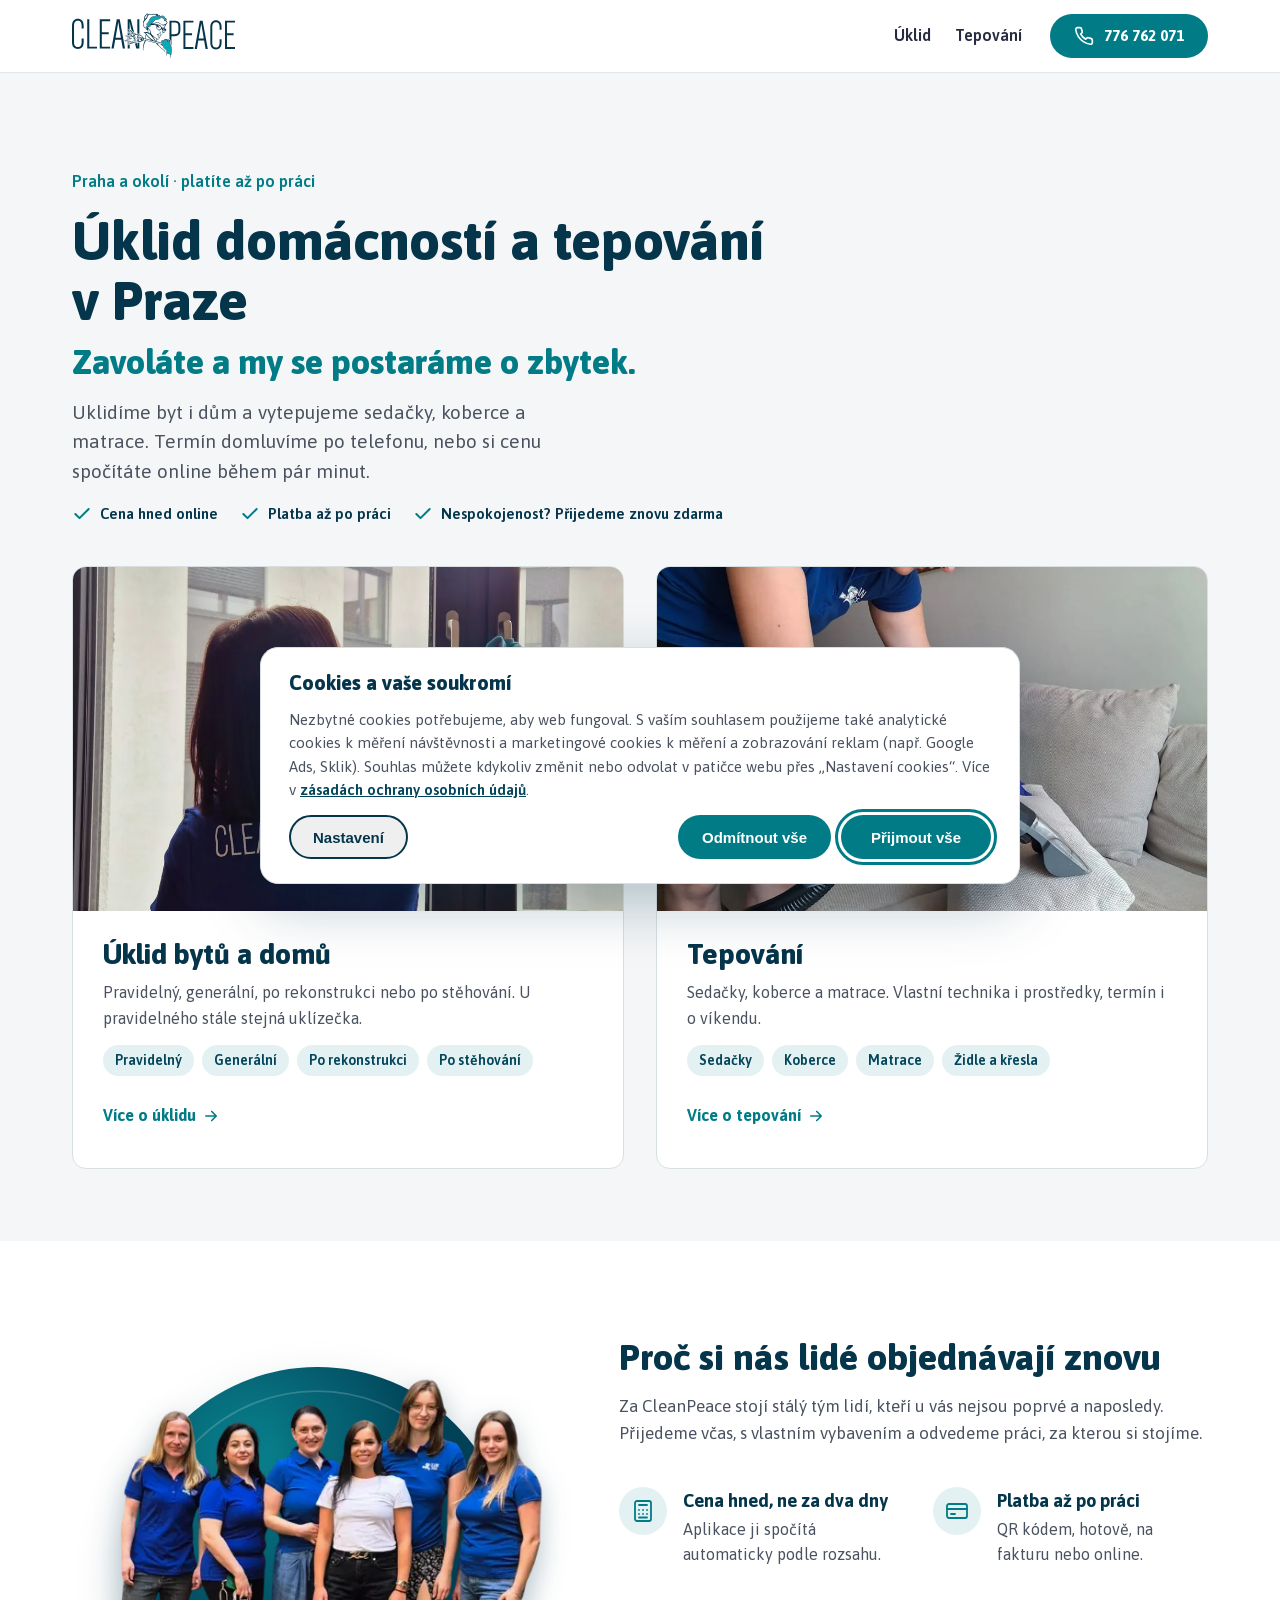
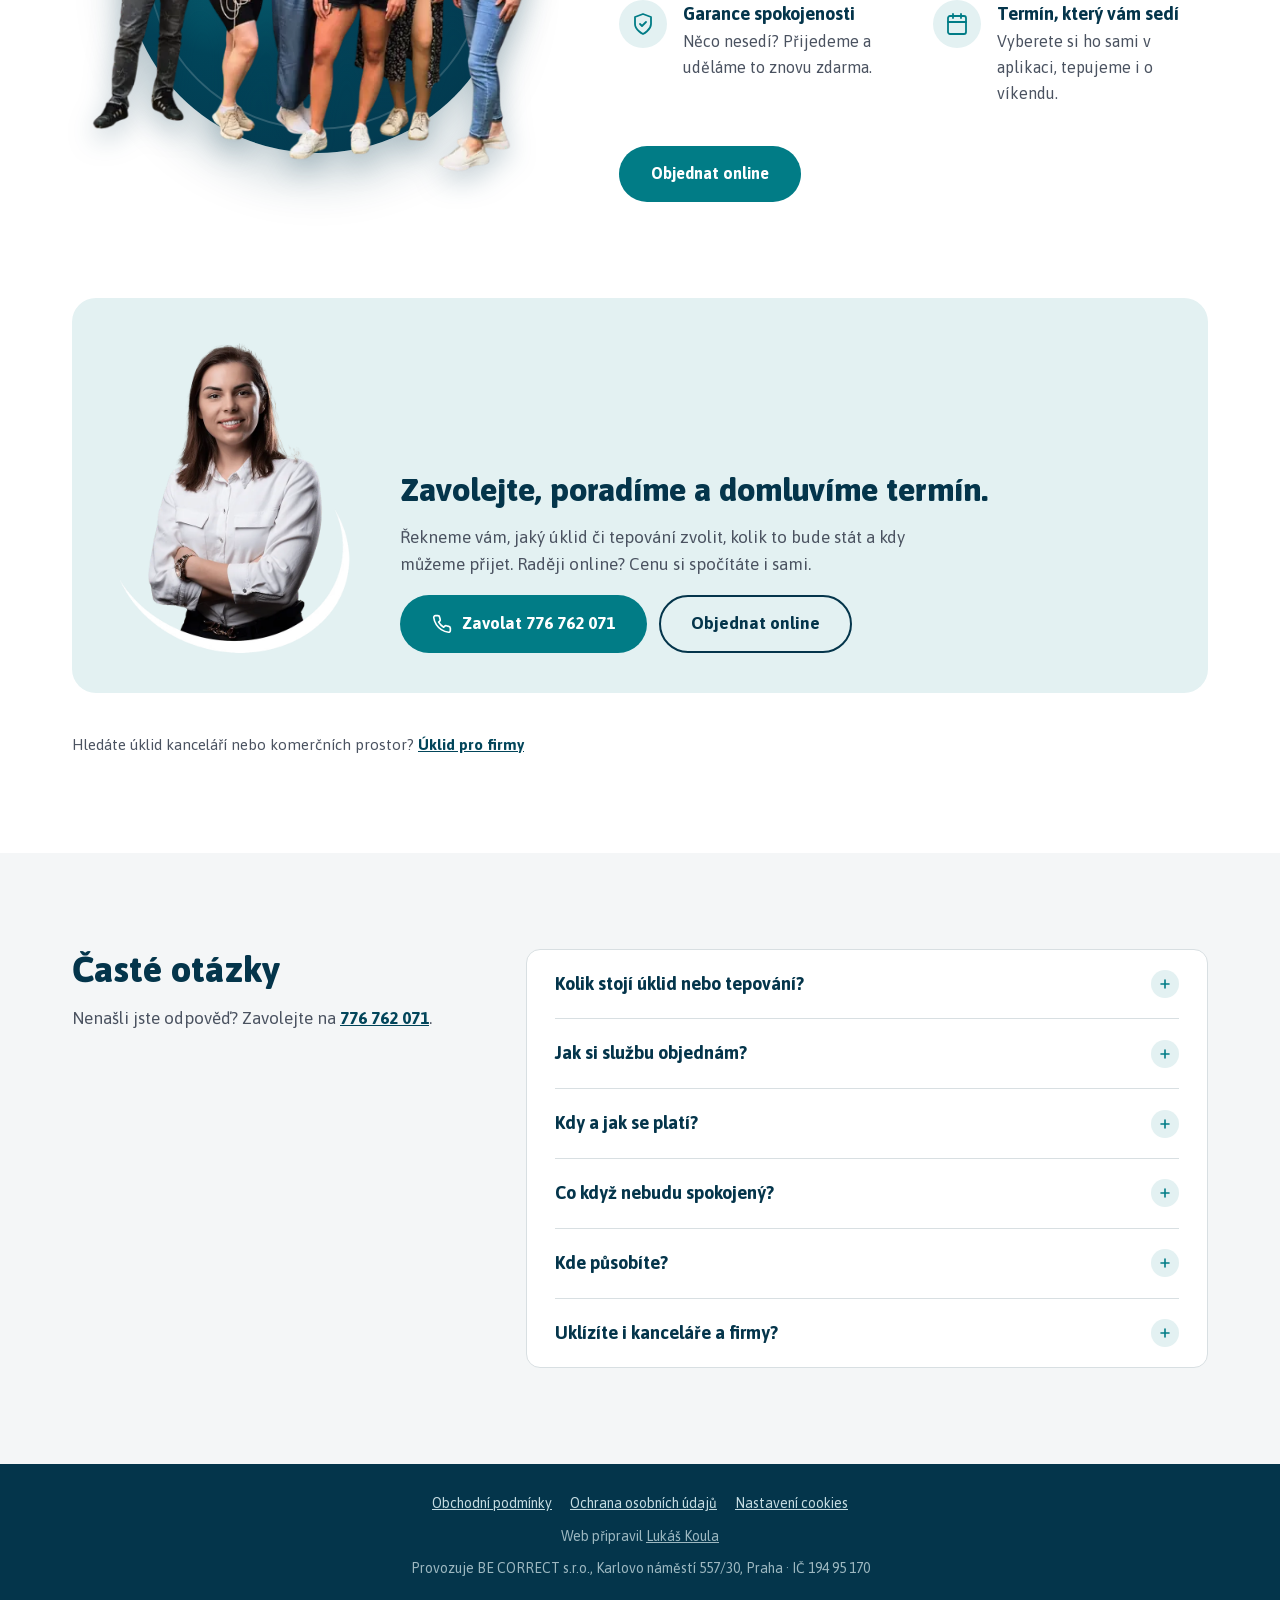
==== index.html @ ec44be9a "Tlačítka „Objednat online“ místo „Spočítat cenu“" ====
<!doctype html>
<html lang="cs">
<head>
<meta charset="utf-8">
<meta name="viewport" content="width=device-width, initial-scale=1">
<script src="assets/consent.js?v=20261007-5"></script>
<meta name="robots" content="noindex, follow">
<title>Úklid domácností a tepování Praha – CleanPeace</title>
<meta name="description" content="Úklid bytů a domů a tepování sedaček, koberců a matrací v Praze a okolí. Cenu spočítáte online, platíte až po práci.">
<meta property="og:type" content="website">
<meta property="og:locale" content="cs_CZ">
<meta property="og:site_name" content="CleanPeace">
<meta property="og:title" content="Úklid domácností a tepování Praha – CleanPeace">
<meta property="og:description" content="Cenu spočítáte online během pár minut a platíte až po práci.">
<meta property="og:url" content="https://sluzby.cleanpeace.cz/">
<meta property="og:image" content="https://sluzby.cleanpeace.cz/assets/img/uklid-myti-oken-praha.webp">
<meta name="theme-color" content="#04354B">
<link rel="icon" href="/favicon.ico" sizes="any">
<link rel="icon" href="assets/favicon-32.png" type="image/png" sizes="32x32">
<link rel="apple-touch-icon" href="assets/apple-touch-icon.png">
<link rel="preload" href="assets/fonts/asap-latin.woff2" as="font" type="font/woff2" crossorigin>
<link rel="stylesheet" href="assets/style.css?v=20261007-5">
</head>
<body data-service="rozcestnik">
<svg width="0" height="0" style="position:absolute" aria-hidden="true">
<symbol id="i-phone" viewBox="0 0 24 24"><path d="M22 16.9v3a2 2 0 0 1-2.2 2 19.8 19.8 0 0 1-8.6-3.1 19.5 19.5 0 0 1-6-6A19.8 19.8 0 0 1 2.1 4.2 2 2 0 0 1 4.1 2h3a2 2 0 0 1 2 1.7c.1.9.4 1.8.7 2.7a2 2 0 0 1-.5 2.1L8 9.8a16 16 0 0 0 6 6l1.3-1.3a2 2 0 0 1 2.1-.4c.9.3 1.8.6 2.7.7a2 2 0 0 1 1.7 2z"/></symbol>
<symbol id="i-arrow" viewBox="0 0 24 24"><path d="M5 12h14M13 6l6 6-6 6"/></symbol>
<symbol id="i-check" viewBox="0 0 24 24"><path d="M20 6 9 17l-5-5"/></symbol>
<symbol id="i-calc" viewBox="0 0 24 24"><rect x="4" y="2" width="16" height="20" rx="2"/><path d="M8 6h8M8 11h.01M12 11h.01M16 11h.01M8 15h.01M12 15h.01M16 15h.01M8 18.5h8"/></symbol>
<symbol id="i-card" viewBox="0 0 24 24"><rect x="2" y="5" width="20" height="14" rx="2"/><path d="M2 10h20M6 15h4"/></symbol>
<symbol id="i-shield" viewBox="0 0 24 24"><path d="M12 22s8-4 8-10V5l-8-3-8 3v7c0 6 8 10 8 10z"/><path d="m9 12 2 2 4-4"/></symbol>
<symbol id="i-calendar" viewBox="0 0 24 24"><rect x="3" y="4" width="18" height="18" rx="2"/><path d="M16 2v4M8 2v4M3 10h18"/></symbol>
</svg>

<header class="site-header">
<div class="wrap">
<a class="logo" href="#" aria-label="CleanPeace – zpět nahoru"><img src="assets/logo.svg" width="178" height="50" alt="CleanPeace"></a>
<div class="header-right">
<nav class="nav" aria-label="Služby"><a href="uklid/">Úklid</a><a href="tepovani/">Tepování</a></nav>
<a class="btn btn-app btn-sm btn-call" href="tel:+420776762071" data-cta="phone" data-loc="header"><svg class="icon"><use href="#i-phone"/></svg><span class="call-num">776 762 071</span><span class="call-txt">Zavolat</span></a>
</div>
</div>
</header>

<main>
<section class="section section--soft" style="padding-bottom:72px">
<div class="wrap stack-lg">
<div class="stack" style="max-width:720px">
<p class="eyebrow">Praha a okolí · platíte až po práci</p>
<h1 style="font-size:clamp(34px,5vw,54px)">Úklid domácností a tepování v Praze <span class="h1-accent">Zavoláte a my se postaráme o zbytek.</span></h1>
<p class="hero-lead">Uklidíme byt i dům a vytepujeme sedačky, koberce a matrace. Termín domluvíme po telefonu, nebo si cenu spočítáte online během pár minut.</p>
<ul class="hero-checks">
<li><svg class="icon"><use href="#i-check"/></svg>Cena hned online</li>
<li><svg class="icon"><use href="#i-check"/></svg>Platba až po práci</li>
<li><svg class="icon"><use href="#i-check"/></svg>Nespokojenost? Přijedeme znovu zdarma</li>
</ul>
</div>

<div class="g2">
<a class="card" href="uklid/">
<div class="card-img"><img src="assets/img/uklid-myti-oken-praha.webp" width="1000" height="1176" alt="Uklízečka CleanPeace myje okna v bytě" style="object-position:center 30%" fetchpriority="high"></div>
<div class="card-body">
<h2>Úklid bytů a domů</h2>
<p>Pravidelný, generální, po rekonstrukci nebo po stěhování. U pravidelného stále stejná uklízečka.</p>
<ul class="tags"><li>Pravidelný</li><li>Generální</li><li>Po rekonstrukci</li><li>Po stěhování</li></ul>
<span class="more">Více o úklidu <svg class="icon"><use href="#i-arrow"/></svg></span>
</div>
</a>
<a class="card" href="tepovani/">
<div class="card-img"><img src="assets/img/tepovani-sedacky-praha.webp" width="1000" height="1333" alt="Tepování světlé sedačky přímo u zákazníka" style="object-position:center 55%" fetchpriority="high"></div>
<div class="card-body">
<h2>Tepování</h2>
<p>Sedačky, koberce a matrace. Vlastní technika i prostředky, termín i o víkendu.</p>
<ul class="tags"><li>Sedačky</li><li>Koberce</li><li>Matrace</li><li>Židle a křesla</li></ul>
<span class="more">Více o tepování <svg class="icon"><use href="#i-arrow"/></svg></span>
</div>
</a>
</div>
</div>
</section>

<!-- PROČ CLEANPEACE -->
<section class="section">
<div class="wrap team">
<div class="team-visual"><img src="assets/img/cleanpeace-tym.webp" width="500" height="500" alt="Tým uklízeček CleanPeace" loading="lazy"></div>
<div class="stack-lg">
<div class="stack">
<h2 class="h2">Proč si nás lidé objednávají znovu</h2>
<p class="lead">Za CleanPeace stojí stálý tým lidí, kteří u vás nejsou poprvé a naposledy. Přijedeme včas, s vlastním vybavením a odvedeme práci, za kterou si stojíme.</p>
</div>
<dl class="benefits">
<div><span class="usp-ico"><svg class="icon"><use href="#i-calc"/></svg></span><dt>Cena hned, ne za dva dny</dt><dd>Aplikace ji spočítá automaticky podle rozsahu.</dd></div>
<div><span class="usp-ico"><svg class="icon"><use href="#i-card"/></svg></span><dt>Platba až po práci</dt><dd>QR kódem, hotově, na fakturu nebo online.</dd></div>
<div><span class="usp-ico"><svg class="icon"><use href="#i-shield"/></svg></span><dt>Garance spokojenosti</dt><dd>Něco nesedí? Přijedeme a uděláme to znovu zdarma.</dd></div>
<div><span class="usp-ico"><svg class="icon"><use href="#i-calendar"/></svg></span><dt>Termín, který vám sedí</dt><dd>Vyberete si ho sami v aplikaci, tepujeme i o víkendu.</dd></div>
</dl>
<div class="cta-row"><a class="btn btn-app" href="https://app.cleanpeace.cz/" data-cta="app" data-loc="why">Objednat online</a></div>
</div>
</div>
</section>

<!-- KONTAKT -->
<section style="padding-bottom:96px">
<div class="wrap stack-lg">
<div class="contact">
<img class="contact-photo" src="assets/img/cleanpeace-kontakt.webp" width="600" height="786" alt="Zákaznická podpora CleanPeace" loading="lazy">
<div class="contact-body">
<h2>Zavolejte, poradíme a domluvíme termín.</h2>
<p class="lead" style="max-width:520px">Řekneme vám, jaký úklid či tepování zvolit, kolik to bude stát a kdy můžeme přijet. Raději online? Cenu si spočítáte i sami.</p>
<div class="cta-row">
<a class="btn btn-app btn-lg" href="tel:+420776762071" data-cta="phone" data-loc="contact"><svg class="icon"><use href="#i-phone"/></svg>Zavolat 776 762 071</a>
<a class="btn btn-line btn-lg" href="https://app.cleanpeace.cz/" data-cta="app" data-loc="contact">Objednat online</a>
</div>
</div>
</div>
<p class="lead" style="font-size:15px">Hledáte úklid kanceláří nebo komerčních prostor? <a href="https://cleanpeace.cz/uklid-firem/" style="font-weight:700">Úklid pro firmy</a></p>
</div>
</section>

<!-- FAQ -->
<section class="section section--soft">
<div class="wrap split">
<div class="stack">
<h2 class="h2">Časté otázky</h2>
<p class="lead"><span class="m-block">Nenašli jste odpověď?</span> Zavolejte na <a href="tel:+420776762071" style="font-weight:700" data-cta="phone" data-loc="faq">776 762 071</a>.</p>
</div>
<div class="faq faq--boxed">
<details><summary>Kolik stojí úklid nebo tepování?</summary><p>Cenu spočítá aplikace okamžitě podle typu služby a rozsahu – bez čekání na nabídku. Stálí zákazníci mají ceny nižší.</p></details>
<details><summary>Jak si službu objednám?</summary><p>Online v aplikaci během pár minut: vyberete službu, uvidíte cenu a zvolíte termín. Nebo zavolejte na <a href="tel:+420776762071" style="font-weight:700">776 762 071</a>.</p></details>
<details><summary>Kdy a jak se platí?</summary><p>Až po odvedené práci – QR kódem, hotově nebo na fakturu. K dispozici je i online platba.</p></details>
<details><summary>Co když nebudu spokojený?</summary><p>Přijedeme a práci uděláme znovu zdarma.</p></details>
<details><summary>Kde působíte?</summary><p>V Praze a okolí.<!-- TODO: doplnit rozsah okolí --></p></details>
<details><summary>Uklízíte i kanceláře a firmy?</summary><p>Ano – pravidelný i generální úklid kanceláří, komerčních prostor a skladů. Více na stránce <a href="https://cleanpeace.cz/uklid-firem/" style="font-weight:700">Úklid pro firmy</a>.</p></details>
</div>
</div>
</section>
</main>

<footer class="site-footer">
<div class="wrap">
<nav aria-label="Právní informace">
<a href="https://cleanpeace.cz/wp-content/uploads/2025/07/VOP-CleanPeace-B2C.pdf">Obchodní podmínky</a>
<a href="https://cleanpeace.cz/wp-content/uploads/2025/07/Privacy-Policy-CleanPeace-2.pdf">Ochrana osobních údajů</a>
<a href="#nastaveni-cookies" data-cc-open>Nastavení cookies</a>
</nav>
<span class="credit">Web připravil <a href="https://lukaskoula.com" target="_blank" rel="noopener">Lukáš Koula</a></span>
<span>Provozuje BE CORRECT s.r.o., Karlovo náměstí 557/30, Praha · IČ 194 95 170</span>
</div>
</footer>


<script src="assets/main.js?v=20261007-5" defer></script>
</body>
</html>
---- assets/style.css ----
/* CleanPeace – služby (sluzby.cleanpeace.cz) */
/* Asap – hostováno lokálně (bez přenosu IP adres na Google před souhlasem) */
@font-face{font-family:Asap;font-style:normal;font-weight:400 800;font-display:swap;src:url(fonts/asap-latin-ext.woff2) format("woff2");unicode-range:U+0100-02BA,U+02BD-02C5,U+02C7-02CC,U+02CE-02D7,U+02DD-02FF,U+0304,U+0308,U+0329,U+1D00-1DBF,U+1E00-1E9F,U+1EF2-1EFF,U+2020,U+20A0-20AB,U+20AD-20C4,U+2113,U+2C60-2C7F,U+A720-A7FF}
@font-face{font-family:Asap;font-style:normal;font-weight:400 800;font-display:swap;src:url(fonts/asap-latin.woff2) format("woff2");unicode-range:U+0000-00FF,U+0131,U+0152-0153,U+02BB-02BC,U+02C6,U+02DA,U+02DC,U+0304,U+0308,U+0329,U+2000-206F,U+20AC,U+2122,U+2191,U+2193,U+2212,U+2215,U+FEFF,U+FFFD}
:root{
  --navy:#04354B;
  --deep:#02455A;
  --teal:#017C86;
  --teal-d:#016570;
  --teal-l:#E3F1F2;
  --ink:#262B3F;
  --muted:#4A5260;
  --line:#D8DFE2;
  --soft:#F4F6F7;
  --on-dark:#C3D5DB;
  --radius:14px;
  --wrap:1200px;
}
*,*::before,*::after{box-sizing:border-box}
html{scroll-behavior:smooth;-webkit-text-size-adjust:100%}
body{margin:0;background:#fff;color:var(--ink);font-family:Asap,"Helvetica Neue",Arial,sans-serif;font-size:16px;line-height:1.6;-webkit-font-smoothing:antialiased}
img{display:block;max-width:100%;height:auto}
a{color:var(--deep)}
a:hover{color:var(--navy)}
h1,h2,h3{margin:0;color:var(--navy);font-weight:800;line-height:1.12}
p{margin:0}
:focus-visible{outline:3px solid var(--teal);outline-offset:3px}
.sr-only{position:absolute;width:1px;height:1px;overflow:hidden;clip:rect(0 0 0 0);white-space:nowrap}
.icon{width:24px;height:24px;flex:none;fill:none;stroke:currentColor;stroke-width:1.8;stroke-linecap:round;stroke-linejoin:round}

.wrap{max-width:var(--wrap);margin:0 auto;padding:0 32px}
.section{padding:96px 0}
.section--soft{background:var(--soft)}
.section--dark{background:var(--navy);color:#fff}
.section--dark h2{color:#fff}
.stack{display:flex;flex-direction:column;gap:16px}
.stack-lg{display:flex;flex-direction:column;gap:40px}
.eyebrow{font-size:16px;font-weight:600;color:var(--teal)}
.h2{font-size:36px}
.lead{font-size:17px;color:var(--muted)}
.section--dark .lead{color:var(--on-dark)}
.split{display:grid;grid-template-columns:minmax(0,4fr) minmax(0,7fr);gap:64px}
.g2{display:grid;grid-template-columns:repeat(2,minmax(0,1fr));gap:32px}
.g3{display:grid;grid-template-columns:repeat(3,minmax(0,1fr));gap:32px}

/* Tlačítka */
.cta-row{display:flex;flex-wrap:wrap;gap:12px}
.btn{display:inline-flex;align-items:center;justify-content:center;gap:10px;min-height:56px;padding:0 30px;border-radius:30px;font-weight:700;font-size:16px;text-decoration:none;border:2px solid transparent;transition:background .15s,color .15s,border-color .15s;cursor:pointer}
.btn-lg{min-height:58px;font-size:17px}
.btn-sm{min-height:44px;padding:0 22px;font-size:15px}
.btn-app{background:var(--teal);color:#fff}
.btn-app:hover{background:var(--teal-d);color:#fff}
.btn-line{color:var(--navy);border-color:var(--navy)}
.btn-line:hover{background:var(--navy);color:#fff}
.btn-white{background:#fff;color:var(--navy)}
.btn-white:hover{background:var(--teal-l);color:var(--navy)}
.btn-line-w{color:#fff;border-color:#fff}
.btn-line-w:hover{background:#fff;color:var(--navy)}

/* Hlavička */
.site-header{position:sticky;top:0;z-index:30;background:rgba(255,255,255,.96);backdrop-filter:saturate(1.4) blur(8px);border-bottom:1px solid #E1E6E9}
.site-header .wrap{display:flex;align-items:center;justify-content:space-between;gap:16px;height:72px}
.logo{text-decoration:none;font-size:24px;font-weight:800;letter-spacing:.02em;color:var(--navy)}
.logo span{color:var(--teal)}
.header-right{display:flex;align-items:center;gap:28px}
.nav{display:flex;gap:24px}
.nav a{font-weight:600;text-decoration:none;color:var(--ink);min-height:44px;display:inline-flex;align-items:center}
.nav a:hover,.nav a[aria-current]{color:var(--teal)}
.tel{display:inline-flex;align-items:center;gap:8px;font-size:17px;font-weight:700;text-decoration:none;color:var(--navy);min-height:44px}
.tel .icon{width:20px;height:20px;color:var(--teal)}

/* Hero */
.hero{display:grid;grid-template-columns:minmax(0,1fr) minmax(0,1fr);min-height:620px;background:var(--soft)}
.hero-text{display:flex;flex-direction:column;justify-content:center;gap:24px;padding:72px 64px 72px max(32px,calc((100vw - var(--wrap))/2 + 32px))}
.hero h1{font-size:50px;line-height:1.08;max-width:560px}
.hero-lead{font-size:19px;line-height:1.55;color:var(--muted);max-width:520px}
.hero-photo{position:relative;min-height:100%;overflow:hidden}
.hero-photo img{position:absolute;inset:0;width:100%;height:100%;object-fit:cover}
.hero-badge{position:absolute;left:24px;bottom:24px;display:flex;align-items:center;gap:12px;background:#fff;border-radius:var(--radius);padding:14px 18px;box-shadow:0 10px 30px rgba(4,53,75,.18);max-width:calc(100% - 48px)}
.hero-badge .icon{color:var(--teal);width:28px;height:28px}
.hero-badge strong{display:block;color:var(--navy);font-size:16px;line-height:1.3}
.hero-badge span{font-size:14px;color:var(--muted);line-height:1.3}
.hero-checks{list-style:none;margin:0;padding:0;display:flex;flex-wrap:wrap;gap:10px 22px;font-size:15px;font-weight:600;color:var(--navy)}
.hero-checks li{display:flex;align-items:center;gap:8px}
.hero-checks .icon{width:20px;height:20px;color:var(--teal);stroke-width:2.4}

/* Pruh výhod */
.usp{border-bottom:1px solid var(--line);background:#fff}
.usp ul{list-style:none;margin:0 auto;padding:28px 32px;max-width:var(--wrap);display:grid;grid-template-columns:repeat(4,minmax(0,1fr));gap:24px}
.usp li{display:flex;align-items:center;gap:14px;font-size:15px;line-height:1.35;color:var(--muted)}
.usp strong{display:block;color:var(--navy);font-size:16px}
.usp-ico{width:48px;height:48px;border-radius:50%;background:var(--teal-l);color:var(--teal);display:grid;place-items:center;flex:none}

/* Karty služeb */
.svc{display:flex;flex-direction:column;gap:16px}
.svc-img{aspect-ratio:4/3;border-radius:var(--radius);overflow:hidden;background:var(--soft)}
.svc-img img{width:100%;height:100%;object-fit:cover;transition:transform .5s}
.svc:hover .svc-img img{transform:scale(1.04)}
.svc h3{font-size:22px;font-weight:700}
.svc p{color:var(--muted)}
.more{margin-top:auto;font-weight:700;min-height:44px;display:inline-flex;align-items:center;gap:6px;color:var(--teal);text-decoration:none}
.more:hover{color:var(--teal-d);text-decoration:underline}
.more .icon{width:18px;height:18px;stroke-width:2.2;transition:transform .15s}
.more:hover .icon{transform:translateX(3px)}

/* Rozcestník (hub) */
.card{display:flex;flex-direction:column;text-decoration:none;color:var(--ink);background:#fff;border:1px solid var(--line);border-radius:var(--radius);overflow:hidden;transition:border-color .15s,box-shadow .2s,transform .2s}
.card:hover{border-color:var(--teal);color:var(--ink);box-shadow:0 18px 40px rgba(4,53,75,.12);transform:translateY(-2px)}
.card-img{aspect-ratio:16/10;overflow:hidden}
.card-img img{width:100%;height:100%;object-fit:cover}
.card-body{padding:28px 30px 30px;display:flex;flex-direction:column;gap:10px;flex:1}
.card h2{font-size:28px}
.card p{color:var(--muted)}
.card .more{margin-top:8px}
.tags{display:flex;flex-wrap:wrap;gap:8px;list-style:none;margin:4px 0 0;padding:0}
.tags li{font-size:14px;font-weight:600;color:var(--deep);background:var(--teal-l);border-radius:20px;padding:4px 12px}

/* Kroky */
.steps{margin:0;padding:0;list-style:none;display:flex;flex-direction:column}
.steps li{display:grid;grid-template-columns:56px minmax(0,1fr);gap:16px;padding:26px 0;border-top:1px solid var(--line)}
.steps li:last-child{border-bottom:1px solid var(--line)}
.step-n{width:40px;height:40px;border-radius:50%;background:var(--teal);color:#fff;font-weight:800;display:grid;place-items:center}
.steps h3{font-size:20px;font-weight:700;margin-bottom:6px}
.steps p{color:var(--muted)}

/* Před a po */
.ba-grid{display:grid;grid-template-columns:repeat(2,minmax(0,1fr));gap:24px}
.ba{margin:0;display:flex;flex-direction:column;gap:12px}
.ba-pair{display:grid;grid-template-columns:repeat(2,minmax(0,1fr));gap:4px;border-radius:var(--radius);overflow:hidden}
.ba-pair div{position:relative;aspect-ratio:4/5;background:#2A5466}
.ba-pair img{width:100%;height:100%;object-fit:cover}
.ba-label{position:absolute;left:12px;top:12px;font-size:12px;font-weight:800;letter-spacing:.08em;padding:5px 10px;border-radius:20px;background:rgba(4,53,75,.82);color:#fff}
.ba-label--po{background:var(--teal)}
.ba figcaption{font-size:15px;color:var(--on-dark)}
.ba figcaption strong{color:#fff}

/* Výhody */
.benefits{margin:0;display:grid;grid-template-columns:repeat(2,minmax(0,1fr));gap:32px 40px}
.benefits div{display:grid;grid-template-columns:48px minmax(0,1fr);gap:4px 16px;align-content:start}
.benefits .usp-ico{grid-row:span 2}
.benefits dt{font-size:18px;font-weight:700;color:var(--navy);line-height:1.3;align-self:start;padding-top:2px}
.benefits dd{margin:0;color:var(--muted)}

/* Tým */
.team{display:grid;grid-template-columns:minmax(0,5fr) minmax(0,6fr);gap:56px;align-items:center}
.team-photos{display:grid;grid-template-columns:minmax(0,1fr) minmax(0,1fr);gap:16px}
.team-photos .ph{border-radius:var(--radius);overflow:hidden;background:var(--soft)}
.team-photos .ph img{width:100%;height:100%;object-fit:cover}
.team-photos .ph--wide{grid-column:span 2;aspect-ratio:1;background:linear-gradient(180deg,#fff 0%,var(--teal-l) 100%)}
.team-photos .ph--wide img{object-fit:contain;object-position:center bottom}
.team-photos .ph--sq{aspect-ratio:1}
.checklist{list-style:none;margin:0;padding:0;display:flex;flex-direction:column;gap:12px}
.checklist li{display:flex;gap:12px;align-items:flex-start}
.checklist .icon{color:var(--teal);stroke-width:2.4;margin-top:1px}

/* Reference */
.quote{margin:0;display:flex;flex-direction:column;gap:18px;background:#fff;border-radius:var(--radius);padding:28px;border-top:3px solid var(--teal)}
.quote blockquote{margin:0;font-size:17px;line-height:1.6;color:var(--ink)}
.quote figcaption{font-size:15px;color:var(--muted);margin-top:auto}
.quote figcaption strong{color:var(--navy)}

/* FAQ */
.faq{display:flex;flex-direction:column;border-bottom:1px solid var(--line)}
.faq details{border-top:1px solid var(--line)}
.faq summary{list-style:none;cursor:pointer;display:flex;justify-content:space-between;align-items:center;gap:16px;padding:20px 0;font-size:18px;font-weight:700;color:var(--navy);min-height:44px}
.faq summary::-webkit-details-marker{display:none}
.faq summary::after{content:"";flex:none;width:28px;height:28px;border-radius:50%;background:var(--teal-l) url("data:image/svg+xml,%3Csvg xmlns='http://www.w3.org/2000/svg' viewBox='0 0 24 24' fill='none' stroke='%23017C86' stroke-width='2.4' stroke-linecap='round'%3E%3Cpath d='M12 6v12M6 12h12'/%3E%3C/svg%3E") center/16px no-repeat;transition:transform .2s}
.faq details[open] summary::after{transform:rotate(45deg)}
.faq summary:hover{color:var(--teal)}
.faq details p{padding:0 44px 22px 0;color:var(--muted)}
.faq--boxed{background:#fff;border-radius:var(--radius);padding:0 28px;border:1px solid var(--line)}
.faq--boxed details:first-child{border-top:0}

/* Kontaktní osoba */
.contact{display:grid;grid-template-columns:auto minmax(0,1fr);gap:40px;align-items:end;background:var(--teal-l);border-radius:24px;padding:40px 48px 0;overflow:hidden}
.contact-photo{width:240px;align-self:end}
.contact-body{display:flex;flex-direction:column;gap:16px;padding-bottom:40px}
.contact h2{font-size:32px}

/* Závěrečné CTA */
.final{background:var(--deep);color:#fff;padding:80px 0}
.final h2{color:#fff;font-size:36px}
.final p{font-size:18px;line-height:1.55;color:var(--on-dark)}
.final .mail{color:var(--on-dark);font-size:15px;min-height:44px;display:inline-flex;align-items:center}

/* Patička */
.site-footer{background:var(--navy);color:#9DB8C1;padding:28px 0 36px;font-size:14px}
.site-footer .wrap{display:flex;flex-direction:column;align-items:center;text-align:center;gap:10px}
.site-footer nav{display:flex;flex-wrap:wrap;justify-content:center;gap:8px 18px}
.site-footer a{color:#C5DCE2}
.site-footer a:hover{color:#fff}


@media (max-width:1024px){
  .usp ul{grid-template-columns:repeat(2,minmax(0,1fr))}
  .nav{display:none}
}
@media (max-width:900px){
  .wrap{padding:0 20px}
  .section{padding:64px 0}
  .hero{grid-template-columns:minmax(0,1fr);min-height:0}
  .hero-text{padding:36px 20px 44px}
  .hero-photo{min-height:320px;order:-1}
  .hero h1{font-size:34px}
  .hero-lead{font-size:17px}
  .hero-badge{left:16px;bottom:16px;padding:10px 14px}
  .usp ul{padding:24px 20px;gap:18px}
  .split,.team{grid-template-columns:minmax(0,1fr);gap:28px}
  .g2,.g3,.ba-grid,.benefits{grid-template-columns:minmax(0,1fr)}
  .h2,.final h2{font-size:28px}
  .card h2{font-size:24px}
  .contact{grid-template-columns:minmax(0,1fr);padding:32px 24px 0;gap:8px}
  .contact-photo{order:2;width:200px;margin:0 auto}
  .contact-body{padding-bottom:8px}
  .contact h2{font-size:26px}
  .faq--boxed{padding:0 18px}
  .faq details p{padding-right:0}
  .hide-m{display:none !important}
  .btn{width:100%}
  .site-header .btn{width:auto}
}
@media (max-width:480px){
  .usp ul{grid-template-columns:minmax(0,1fr)}
}
@media (prefers-reduced-motion:reduce){
  *{transition:none !important;scroll-behavior:auto !important}
}
.ba-pair--tall div{aspect-ratio:3/5}
.ba-solo{display:grid;grid-template-columns:minmax(0,6fr) minmax(0,5fr);gap:48px;align-items:center}
.ba-solo .checklist{color:var(--on-dark)}
.ba-solo .checklist strong{color:#fff}
@media (max-width:900px){.ba-solo{grid-template-columns:minmax(0,1fr);gap:28px}}
.logo{display:inline-flex;align-items:center}
.logo img{height:46px;width:auto}
@media (max-width:900px){.logo img{height:38px}}
.team-photos .ph--car{grid-column:span 2;aspect-ratio:16/9}
.final--photo{padding:56px 0 0;overflow:hidden}
.final-grid{display:grid;grid-template-columns:280px minmax(0,1fr);gap:64px;align-items:end}
.final-grid .stack{padding-bottom:72px;max-width:640px}
.final-photo{width:100%;align-self:end}
@media (max-width:900px){
  .final--photo{padding-top:56px}
  .final-grid{grid-template-columns:minmax(0,1fr);gap:24px}
  .final-grid .stack{padding-bottom:0}
  .final-photo{order:2;width:220px;margin:0 auto}
}
/* Tým na brandovém kruhu */
.team-visual{position:relative;width:100%;max-width:460px;margin:0 auto;aspect-ratio:1}
.team-visual::before{content:"";position:absolute;left:8%;right:8%;top:6%;aspect-ratio:1;border-radius:50%;background:radial-gradient(circle at 32% 28%,#0B8E98 0%,var(--deep) 48%,var(--navy) 100%);box-shadow:0 24px 50px rgba(4,53,75,.22)}
.team-visual::after{content:"";position:absolute;left:8%;right:8%;top:6%;aspect-ratio:1;border-radius:50%;border:2px solid rgba(255,255,255,.18);transform:scale(.88)}
.team-visual img{position:relative;z-index:1;width:100%;height:100%;object-fit:contain;filter:drop-shadow(0 10px 14px rgba(4,53,75,.25))}
@media (max-width:900px){.team-visual{max-width:340px}}

/* Fotka majitelky – odsazení odspodu */
.final--photo .final-photo{margin-bottom:56px}
.contact-photo{margin-bottom:40px}
@media (max-width:900px){.final--photo .final-photo{margin-bottom:64px}.contact-photo{margin-bottom:48px}}

/* Patička – autor */
.site-footer .credit a{color:#9DB8C1}

/* Cookie lišta */
.cc{position:fixed;left:16px;right:16px;bottom:16px;z-index:100;display:none;justify-content:center;pointer-events:none}
.cc--open{display:flex}
.cc-box{pointer-events:auto;width:100%;max-width:760px;max-height:calc(100vh - 32px);overflow:auto;background:#fff;color:var(--ink);border-radius:18px;box-shadow:0 20px 60px rgba(4,53,75,.28);border:1px solid var(--line);padding:24px 28px;display:flex;flex-direction:column;gap:14px}
.cc-title{font-size:20px}
.cc-text{font-size:15px;line-height:1.55;color:var(--muted)}
.cc-text a{font-weight:600}
.cc-prefs{display:flex;flex-direction:column;border-top:1px solid var(--line)}
.cc-prefs[hidden]{display:none}
.cc-row{position:relative;display:flex;align-items:center;justify-content:space-between;gap:20px;padding:14px 0;border-bottom:1px solid var(--line);cursor:pointer;font-size:14px;line-height:1.45;color:var(--muted)}
.cc-row strong{display:block;font-size:16px;color:var(--navy)}
.cc-row input{position:absolute;opacity:0;width:1px;height:1px}
.cc-sw{flex:none;position:relative;width:46px;height:26px;border-radius:13px;background:#C3CDD1;transition:background .15s}
.cc-sw::after{content:"";position:absolute;top:3px;left:3px;width:20px;height:20px;border-radius:50%;background:#fff;box-shadow:0 1px 3px rgba(0,0,0,.25);transition:transform .15s}
.cc-row input:checked+.cc-sw{background:var(--teal)}
.cc-row input:checked+.cc-sw::after{transform:translateX(20px)}
.cc-row input:disabled+.cc-sw{opacity:.55}
.cc-row input:disabled{cursor:not-allowed}
.cc-row input:focus-visible+.cc-sw{outline:3px solid var(--teal);outline-offset:2px}
.cc-actions{display:flex;flex-wrap:wrap;gap:10px;justify-content:flex-end}
.cc-actions [hidden]{display:none}
.cc-btn-main{background:var(--teal);color:#fff;min-width:150px}
.cc-btn-main:hover{background:var(--teal-d);color:#fff}
.cc-btn-settings{color:var(--navy);border-color:var(--navy);margin-right:auto}
.cc-btn-settings:hover{background:var(--navy);color:#fff}
@media (max-width:900px){
  .cc{left:8px;right:8px;bottom:8px}
  .cc-box{padding:20px 18px;border-radius:16px}
  .cc-actions .btn{width:auto;flex:1 1 140px}
  .cc-btn-settings{margin-right:0;order:3;flex-basis:100% !important}
}

/* Telefon jako hlavní CTA */
.btn .icon{width:20px;height:20px;stroke-width:2}
.btn-call{white-space:nowrap}
@media (max-width:480px){
  .site-header .btn-line{display:none}
  .site-header .btn-call{padding:0 16px}
}
@media (max-width:374px){.logo img{height:32px}.site-header .btn-call{padding:0 12px;font-size:14px}.site-header .btn-call .icon{width:16px;height:16px}}

/* Mobil: „Zavolat“ místo čísla v záhlaví, zalomení řádku v FAQ */
.call-txt{display:none}
@media (max-width:600px){
  .call-num{display:none}
  .call-txt{display:inline}
  .m-block{display:block}
}
.h1-accent{display:block;margin-top:10px;color:var(--teal);font-size:.62em;line-height:1.2}
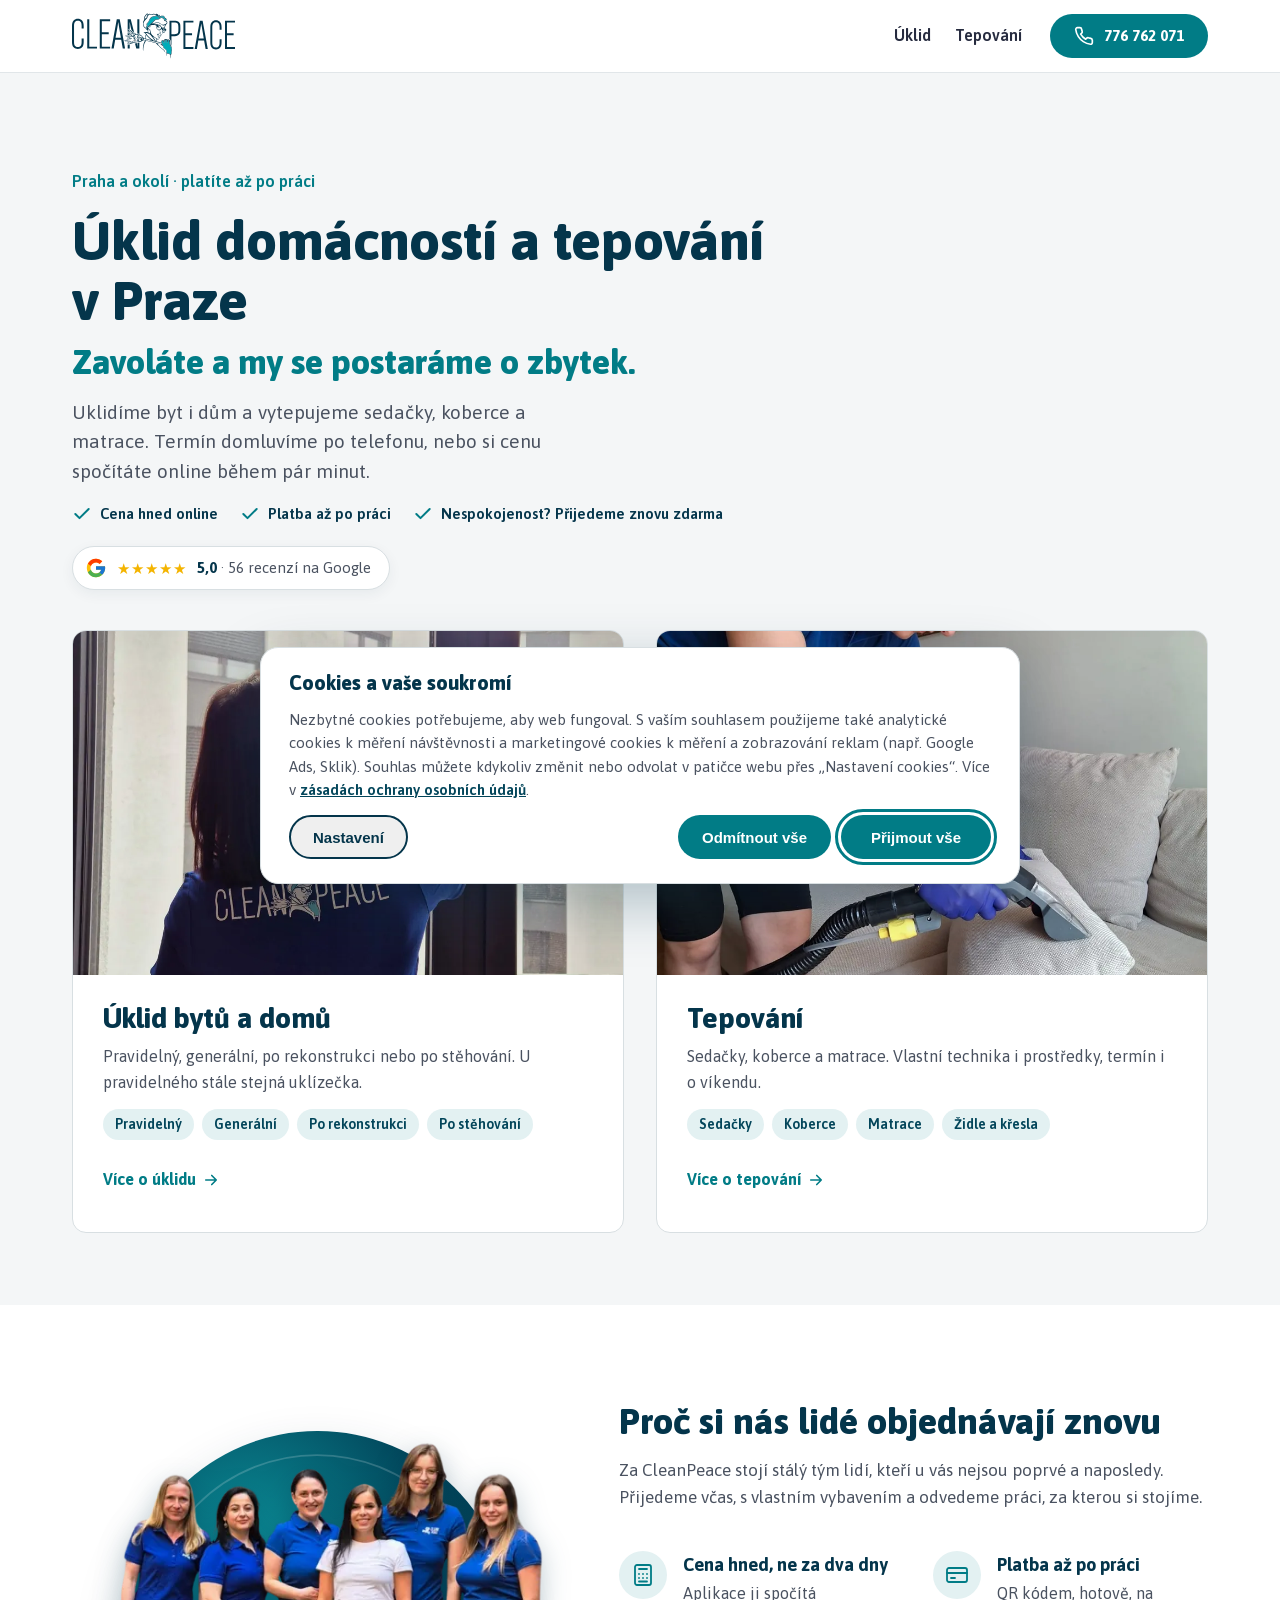
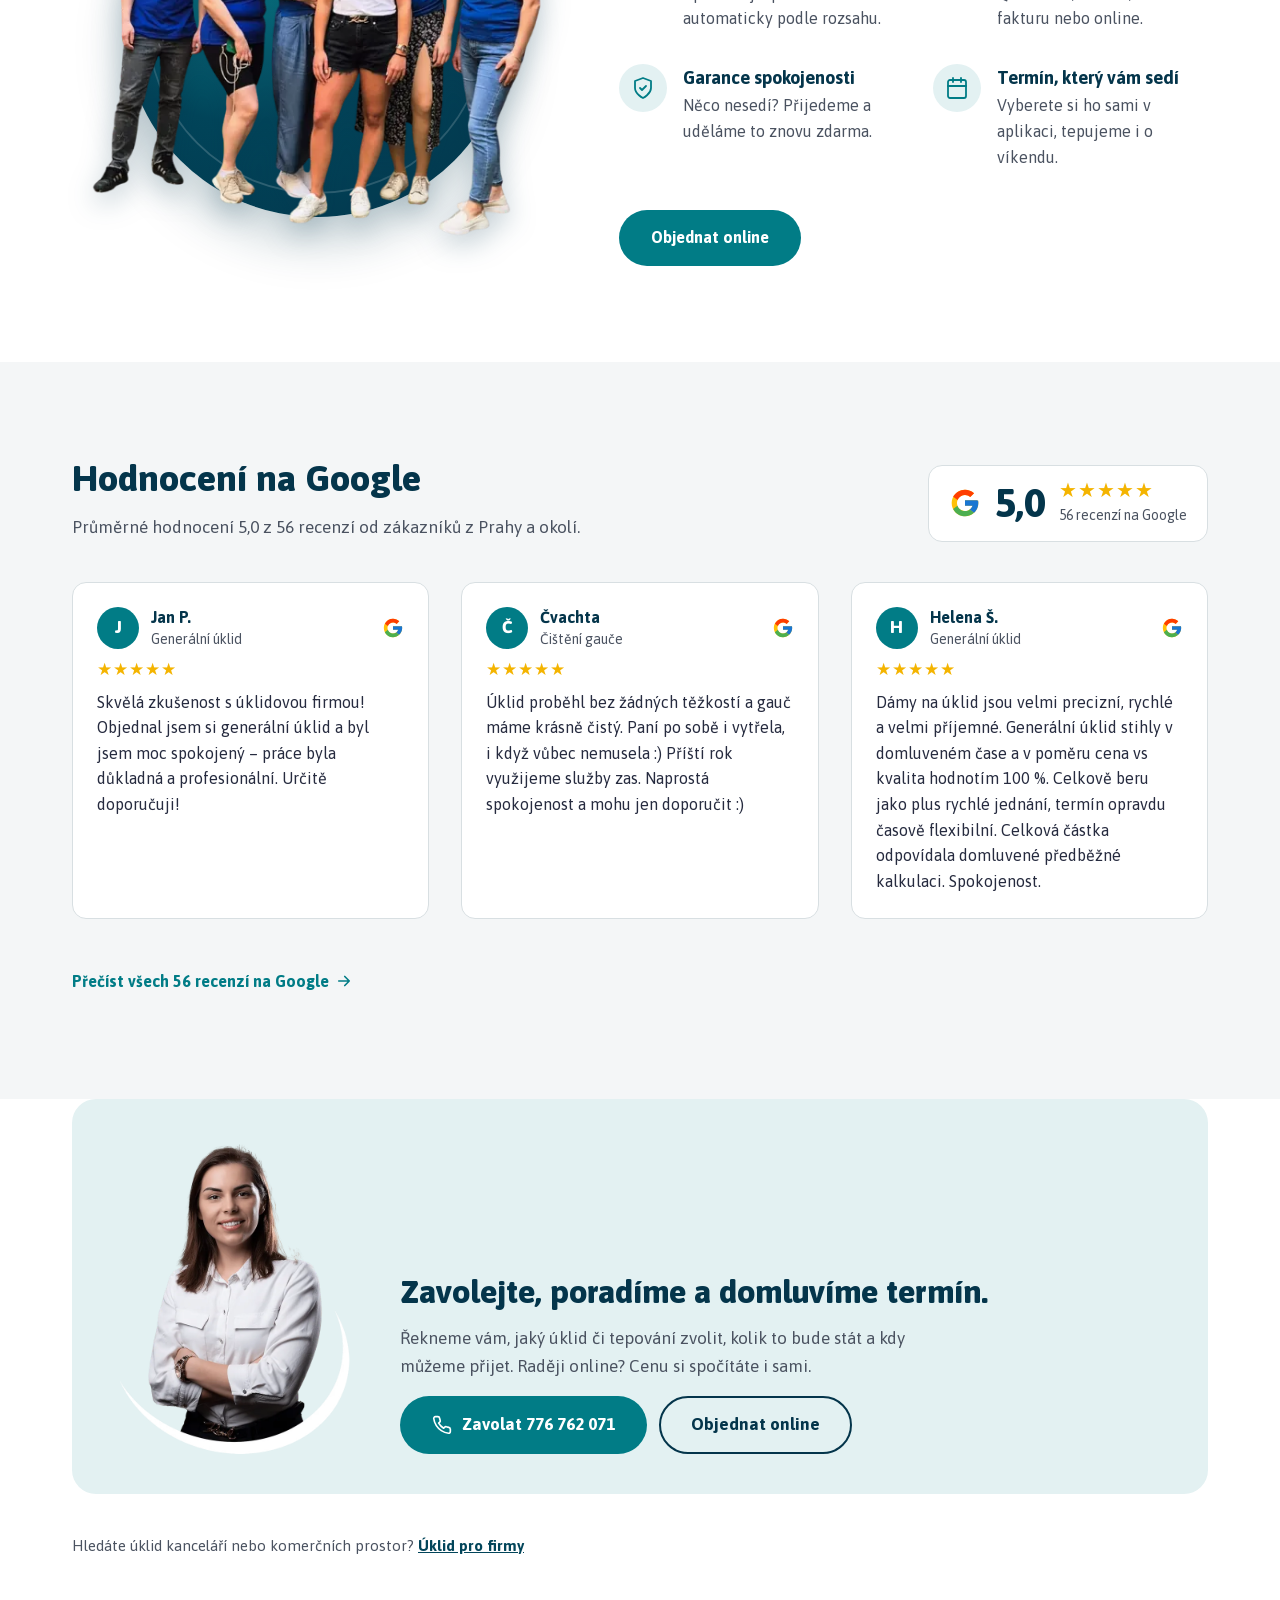
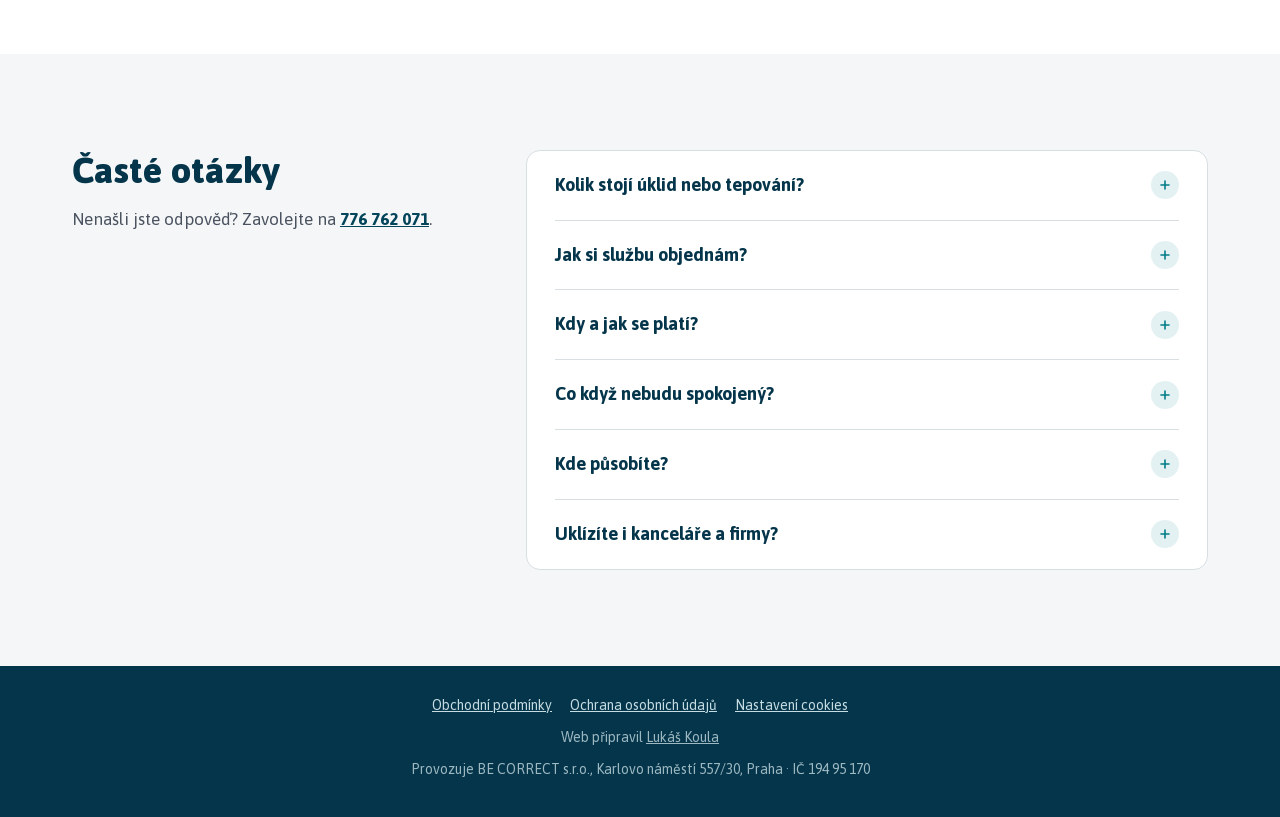
==== commit ca653332: "Google recenze: odznak 5,0 · 56 recenzí v hero a sekce s vybranými recenzemi Na úklidu nahrazuje pův" ====
--- a/index.html
+++ b/index.html
@@ -3,7 +3,7 @@
 <head>
 <meta charset="utf-8">
 <meta name="viewport" content="width=device-width, initial-scale=1">
-<script src="assets/consent.js?v=20261007-5"></script>
+<script src="assets/consent.js?v=20261008-2"></script>
 <meta name="robots" content="noindex, follow">
 <title>Úklid domácností a tepování Praha – CleanPeace</title>
 <meta name="description" content="Úklid bytů a domů a tepování sedaček, koberců a matrací v Praze a okolí. Cenu spočítáte online, platíte až po práci.">
@@ -19,7 +19,7 @@
 <link rel="icon" href="assets/favicon-32.png" type="image/png" sizes="32x32">
 <link rel="apple-touch-icon" href="assets/apple-touch-icon.png">
 <link rel="preload" href="assets/fonts/asap-latin.woff2" as="font" type="font/woff2" crossorigin>
-<link rel="stylesheet" href="assets/style.css?v=20261007-5">
+<link rel="stylesheet" href="assets/style.css?v=20261008-2">
 </head>
 <body data-service="rozcestnik">
 <svg width="0" height="0" style="position:absolute" aria-hidden="true">
@@ -54,6 +54,7 @@
 <li><svg class="icon"><use href="#i-check"/></svg>Platba až po práci</li>
 <li><svg class="icon"><use href="#i-check"/></svg>Nespokojenost? Přijedeme znovu zdarma</li>
 </ul>
+<a class="g-badge" href="https://www.google.com/maps/search/?api=1&amp;query=CleanPeace%20-%20%C3%BAklidov%C3%A1%20firma%20Praha" target="_blank" rel="noopener"><svg class="g-logo" viewBox="0 0 48 48" aria-hidden="true"><path fill="#FFC107" d="M43.6 20.1H42V20H24v8h11.3C33.7 32.7 29.2 36 24 36c-6.6 0-12-5.4-12-12s5.4-12 12-12c3.1 0 5.8 1.2 7.9 3.1l5.7-5.7C34 6.1 29.3 4 24 4 12.9 4 4 12.9 4 24s8.9 20 20 20 20-8.9 20-20c0-1.3-.1-2.6-.4-3.9z"/><path fill="#FF3D00" d="m6.3 14.7 6.6 4.8C14.7 15.1 19 12 24 12c3.1 0 5.8 1.2 7.9 3.1l5.7-5.7C34 6.1 29.3 4 24 4 16.3 4 9.7 8.3 6.3 14.7z"/><path fill="#4CAF50" d="M24 44c5.2 0 9.9-2 13.4-5.2l-6.2-5.2C29.2 35.1 26.7 36 24 36c-5.2 0-9.6-3.3-11.3-8l-6.5 5C9.5 39.6 16.2 44 24 44z"/><path fill="#1976D2" d="M43.6 20.1H42V20H24v8h11.3c-.8 2.2-2.2 4.2-4.1 5.6l6.2 5.2C37 39.2 44 34 44 24c0-1.3-.1-2.6-.4-3.9z"/></svg><span class="stars" aria-hidden="true">★★★★★</span><span><strong>5,0</strong> · 56 recenzí na Google</span></a>
 </div>
 
 <div class="g2">
@@ -96,6 +97,34 @@
 </dl>
 <div class="cta-row"><a class="btn btn-app" href="https://app.cleanpeace.cz/" data-cta="app" data-loc="why">Objednat online</a></div>
 </div>
+</div>
+</section>
+
+<!-- RECENZE GOOGLE -->
+<section class="section section--soft">
+<div class="wrap stack-lg">
+<div class="reviews-head">
+<div class="stack"><h2 class="h2">Hodnocení na Google</h2><p class="lead">Průměrné hodnocení 5,0 z 56 recenzí od zákazníků z Prahy a okolí.</p></div>
+<a class="g-score" href="https://www.google.com/maps/search/?api=1&amp;query=CleanPeace%20-%20%C3%BAklidov%C3%A1%20firma%20Praha" target="_blank" rel="noopener"><svg class="g-logo" viewBox="0 0 48 48" aria-hidden="true"><path fill="#FFC107" d="M43.6 20.1H42V20H24v8h11.3C33.7 32.7 29.2 36 24 36c-6.6 0-12-5.4-12-12s5.4-12 12-12c3.1 0 5.8 1.2 7.9 3.1l5.7-5.7C34 6.1 29.3 4 24 4 12.9 4 4 12.9 4 24s8.9 20 20 20 20-8.9 20-20c0-1.3-.1-2.6-.4-3.9z"/><path fill="#FF3D00" d="m6.3 14.7 6.6 4.8C14.7 15.1 19 12 24 12c3.1 0 5.8 1.2 7.9 3.1l5.7-5.7C34 6.1 29.3 4 24 4 16.3 4 9.7 8.3 6.3 14.7z"/><path fill="#4CAF50" d="M24 44c5.2 0 9.9-2 13.4-5.2l-6.2-5.2C29.2 35.1 26.7 36 24 36c-5.2 0-9.6-3.3-11.3-8l-6.5 5C9.5 39.6 16.2 44 24 44z"/><path fill="#1976D2" d="M43.6 20.1H42V20H24v8h11.3c-.8 2.2-2.2 4.2-4.1 5.6l6.2 5.2C37 39.2 44 34 44 24c0-1.3-.1-2.6-.4-3.9z"/></svg><span class="g-num">5,0</span><span><span class="stars" aria-hidden="true">★★★★★</span><span class="g-count">56 recenzí na Google</span></span></a>
+</div>
+<div class="g3 reviews">
+<figure class="review">
+<div class="review-top"><span class="avatar" aria-hidden="true">J</span><div><strong>Jan P.</strong><span>Generální úklid</span></div><svg class="g-logo" viewBox="0 0 48 48" aria-hidden="true"><path fill="#FFC107" d="M43.6 20.1H42V20H24v8h11.3C33.7 32.7 29.2 36 24 36c-6.6 0-12-5.4-12-12s5.4-12 12-12c3.1 0 5.8 1.2 7.9 3.1l5.7-5.7C34 6.1 29.3 4 24 4 12.9 4 4 12.9 4 24s8.9 20 20 20 20-8.9 20-20c0-1.3-.1-2.6-.4-3.9z"/><path fill="#FF3D00" d="m6.3 14.7 6.6 4.8C14.7 15.1 19 12 24 12c3.1 0 5.8 1.2 7.9 3.1l5.7-5.7C34 6.1 29.3 4 24 4 16.3 4 9.7 8.3 6.3 14.7z"/><path fill="#4CAF50" d="M24 44c5.2 0 9.9-2 13.4-5.2l-6.2-5.2C29.2 35.1 26.7 36 24 36c-5.2 0-9.6-3.3-11.3-8l-6.5 5C9.5 39.6 16.2 44 24 44z"/><path fill="#1976D2" d="M43.6 20.1H42V20H24v8h11.3c-.8 2.2-2.2 4.2-4.1 5.6l6.2 5.2C37 39.2 44 34 44 24c0-1.3-.1-2.6-.4-3.9z"/></svg></div>
+<div class="stars" aria-label="5 z 5 hvězdiček">★★★★★</div>
+<blockquote>Skvělá zkušenost s úklidovou firmou! Objednal jsem si generální úklid a byl jsem moc spokojený – práce byla důkladná a profesionální. Určitě doporučuji!</blockquote>
+</figure>
+<figure class="review">
+<div class="review-top"><span class="avatar" aria-hidden="true">Č</span><div><strong>Čvachta</strong><span>Čištění gauče</span></div><svg class="g-logo" viewBox="0 0 48 48" aria-hidden="true"><path fill="#FFC107" d="M43.6 20.1H42V20H24v8h11.3C33.7 32.7 29.2 36 24 36c-6.6 0-12-5.4-12-12s5.4-12 12-12c3.1 0 5.8 1.2 7.9 3.1l5.7-5.7C34 6.1 29.3 4 24 4 12.9 4 4 12.9 4 24s8.9 20 20 20 20-8.9 20-20c0-1.3-.1-2.6-.4-3.9z"/><path fill="#FF3D00" d="m6.3 14.7 6.6 4.8C14.7 15.1 19 12 24 12c3.1 0 5.8 1.2 7.9 3.1l5.7-5.7C34 6.1 29.3 4 24 4 16.3 4 9.7 8.3 6.3 14.7z"/><path fill="#4CAF50" d="M24 44c5.2 0 9.9-2 13.4-5.2l-6.2-5.2C29.2 35.1 26.7 36 24 36c-5.2 0-9.6-3.3-11.3-8l-6.5 5C9.5 39.6 16.2 44 24 44z"/><path fill="#1976D2" d="M43.6 20.1H42V20H24v8h11.3c-.8 2.2-2.2 4.2-4.1 5.6l6.2 5.2C37 39.2 44 34 44 24c0-1.3-.1-2.6-.4-3.9z"/></svg></div>
+<div class="stars" aria-label="5 z 5 hvězdiček">★★★★★</div>
+<blockquote>Úklid proběhl bez žádných těžkostí a gauč máme krásně čistý. Paní po sobě i vytřela, i když vůbec nemusela :) Příští rok využijeme služby zas. Naprostá spokojenost a mohu jen doporučit :)</blockquote>
+</figure>
+<figure class="review">
+<div class="review-top"><span class="avatar" aria-hidden="true">H</span><div><strong>Helena Š.</strong><span>Generální úklid</span></div><svg class="g-logo" viewBox="0 0 48 48" aria-hidden="true"><path fill="#FFC107" d="M43.6 20.1H42V20H24v8h11.3C33.7 32.7 29.2 36 24 36c-6.6 0-12-5.4-12-12s5.4-12 12-12c3.1 0 5.8 1.2 7.9 3.1l5.7-5.7C34 6.1 29.3 4 24 4 12.9 4 4 12.9 4 24s8.9 20 20 20 20-8.9 20-20c0-1.3-.1-2.6-.4-3.9z"/><path fill="#FF3D00" d="m6.3 14.7 6.6 4.8C14.7 15.1 19 12 24 12c3.1 0 5.8 1.2 7.9 3.1l5.7-5.7C34 6.1 29.3 4 24 4 16.3 4 9.7 8.3 6.3 14.7z"/><path fill="#4CAF50" d="M24 44c5.2 0 9.9-2 13.4-5.2l-6.2-5.2C29.2 35.1 26.7 36 24 36c-5.2 0-9.6-3.3-11.3-8l-6.5 5C9.5 39.6 16.2 44 24 44z"/><path fill="#1976D2" d="M43.6 20.1H42V20H24v8h11.3c-.8 2.2-2.2 4.2-4.1 5.6l6.2 5.2C37 39.2 44 34 44 24c0-1.3-.1-2.6-.4-3.9z"/></svg></div>
+<div class="stars" aria-label="5 z 5 hvězdiček">★★★★★</div>
+<blockquote>Dámy na úklid jsou velmi precizní, rychlé a velmi příjemné. Generální úklid stihly v domluveném čase a v poměru cena vs kvalita hodnotím 100 %. Celkově beru jako plus rychlé jednání, termín opravdu časově flexibilní. Celková částka odpovídala domluvené předběžné kalkulaci. Spokojenost.</blockquote>
+</figure>
+</div>
+<a class="more" href="https://www.google.com/maps/search/?api=1&amp;query=CleanPeace%20-%20%C3%BAklidov%C3%A1%20firma%20Praha" target="_blank" rel="noopener">Přečíst všech 56 recenzí na Google <svg class="icon"><use href="#i-arrow"/></svg></a>
 </div>
 </section>
 
@@ -149,6 +178,6 @@
 </footer>
 
 
-<script src="assets/main.js?v=20261007-5" defer></script>
+<script src="assets/main.js?v=20261008-2" defer></script>
 </body>
 </html>
--- a/assets/style.css
+++ b/assets/style.css
@@ -308,3 +308,26 @@
   .m-block{display:block}
 }
 .h1-accent{display:block;margin-top:10px;color:var(--teal);font-size:.62em;line-height:1.2}
+
+/* Google recenze */
+.g-logo{width:22px;height:22px;flex:none}
+.stars{color:#F4B400;letter-spacing:1px;line-height:1}
+.g-badge{display:inline-flex;align-items:center;gap:10px;align-self:flex-start;margin-top:4px;padding:9px 18px 9px 12px;border-radius:30px;background:#fff;border:1px solid var(--line);text-decoration:none;color:var(--muted);font-size:15px;box-shadow:0 4px 14px rgba(4,53,75,.06);transition:border-color .15s}
+.g-badge:hover{border-color:var(--teal);color:var(--muted)}
+.g-badge strong{color:var(--navy)}
+.reviews-head{display:flex;flex-wrap:wrap;justify-content:space-between;align-items:flex-end;gap:24px}
+.reviews-head .lead{max-width:560px}
+.g-score{display:flex;align-items:center;gap:14px;text-decoration:none;background:#fff;border:1px solid var(--line);border-radius:var(--radius);padding:14px 20px}
+.g-score .g-logo{width:32px;height:32px}
+.g-num{font-size:40px;font-weight:800;color:var(--navy);line-height:1}
+.g-score .stars{display:block;font-size:20px}
+.g-count{display:block;font-size:14px;color:var(--muted);margin-top:4px}
+.review{margin:0;display:flex;flex-direction:column;gap:12px;background:#fff;border:1px solid var(--line);border-radius:var(--radius);padding:24px}
+.review-top{display:flex;align-items:center;gap:12px}
+.review-top div{flex:1;min-width:0;line-height:1.3}
+.review-top strong{display:block;color:var(--navy)}
+.review-top span{font-size:14px;color:var(--muted)}
+.review-top .avatar{font-size:17px;color:#fff;width:42px;height:42px;border-radius:50%;background:var(--teal);color:#fff;font-weight:800;display:grid;place-items:center;flex:none}
+.review .stars{font-size:17px}
+.review blockquote{margin:0;font-size:16px;line-height:1.6;color:var(--ink)}
+@media (max-width:900px){.reviews-head{align-items:flex-start}}
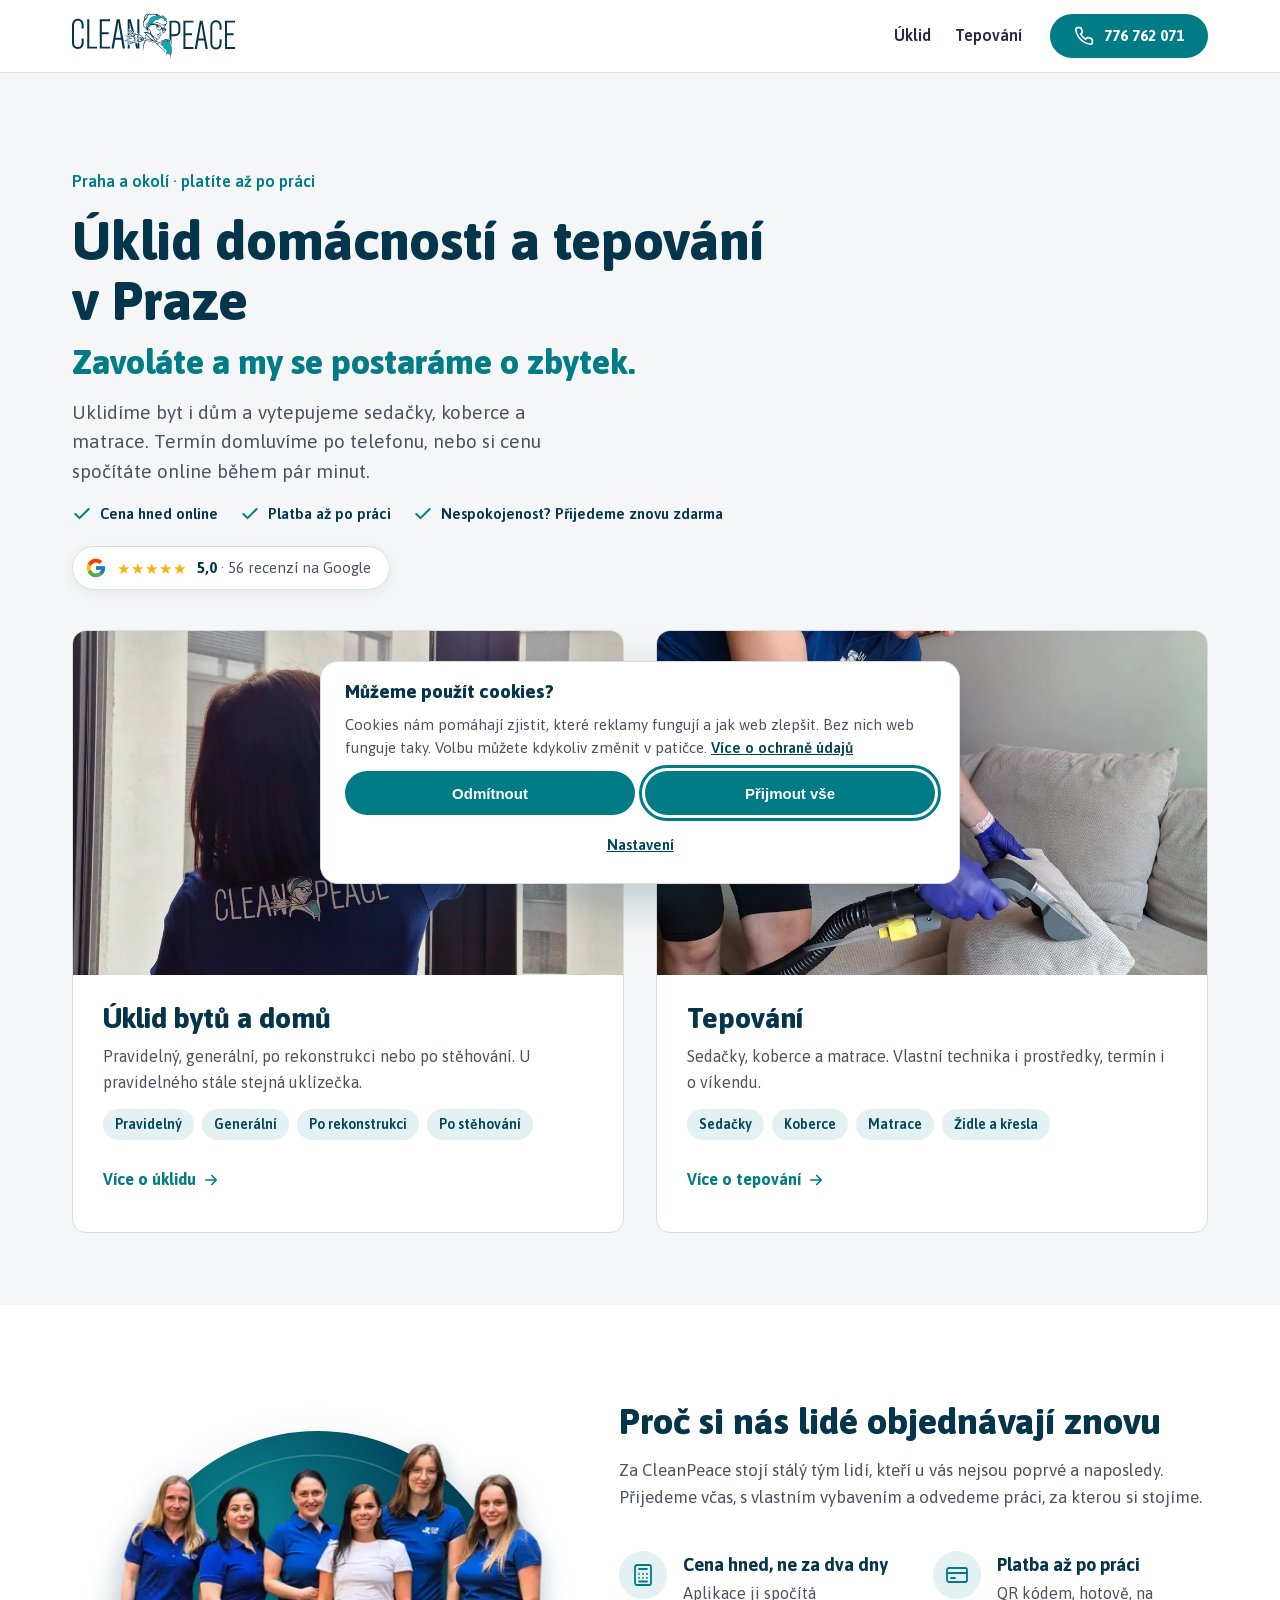
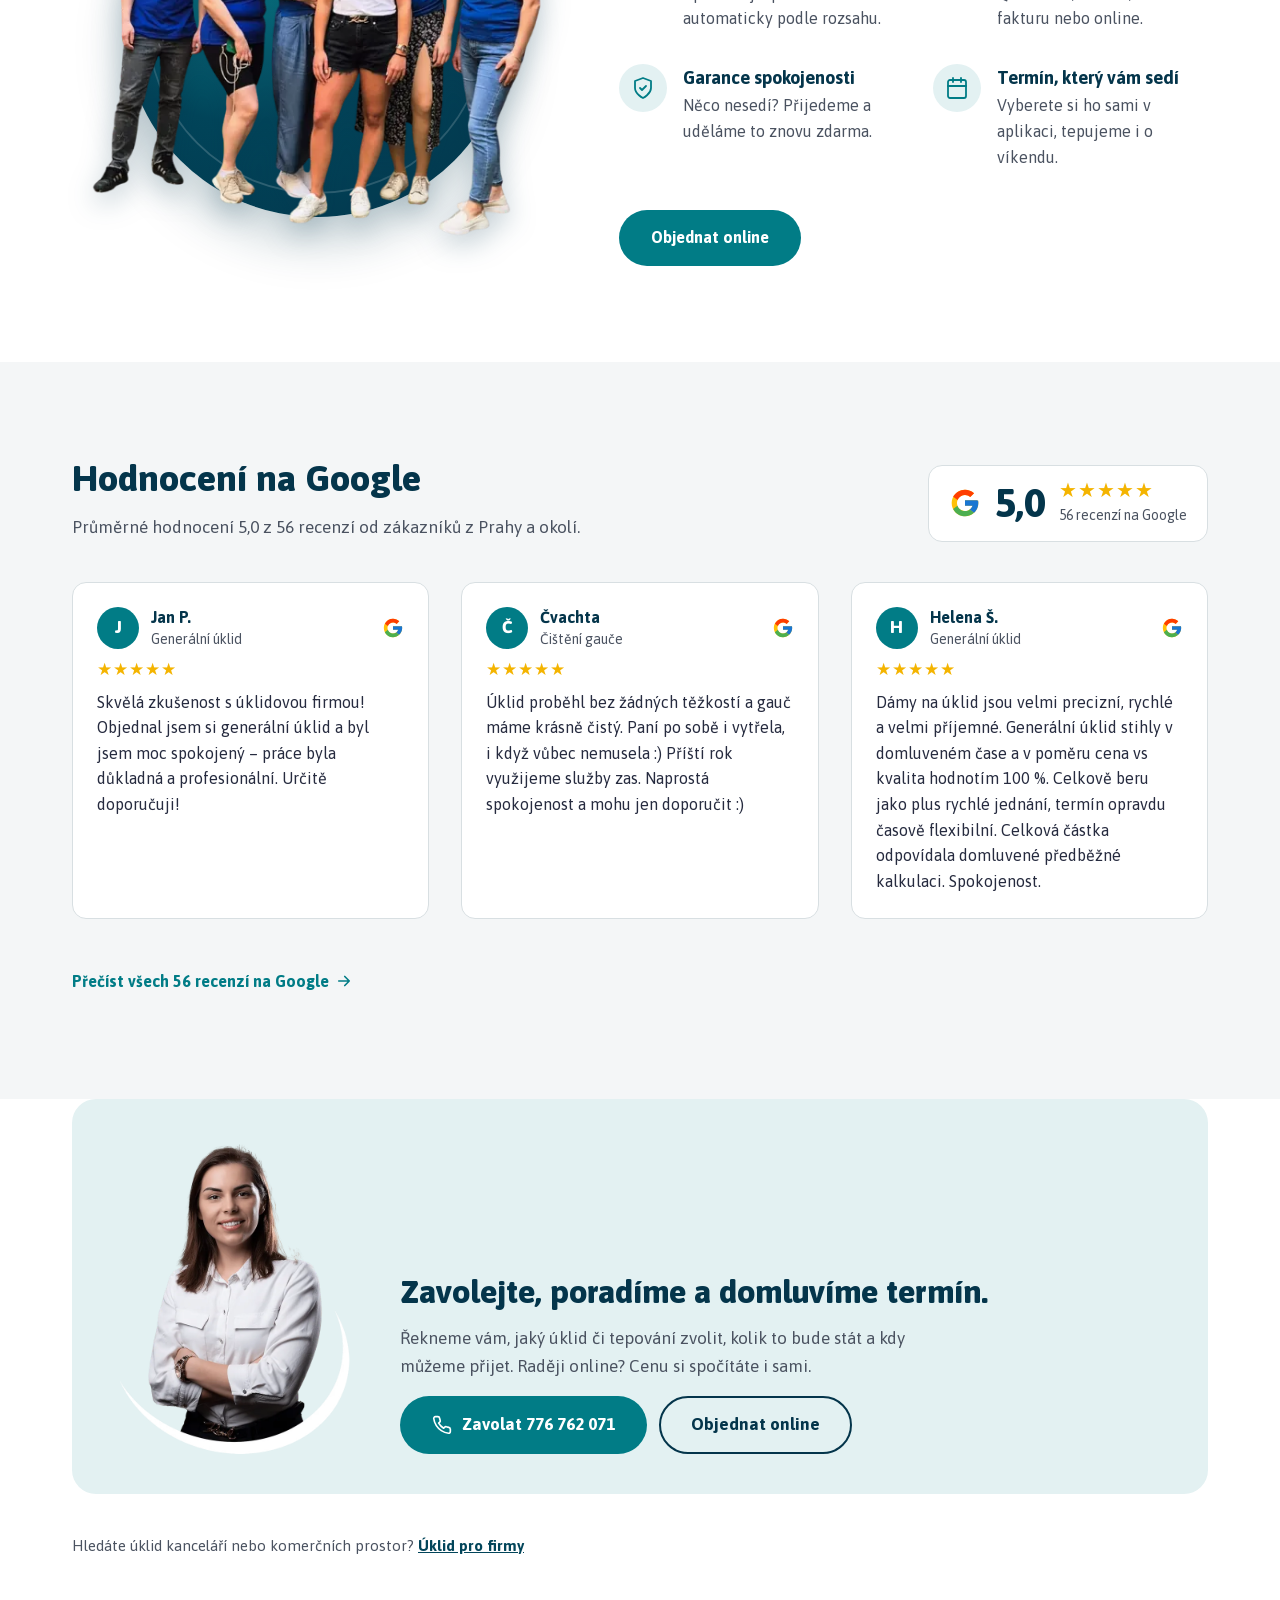
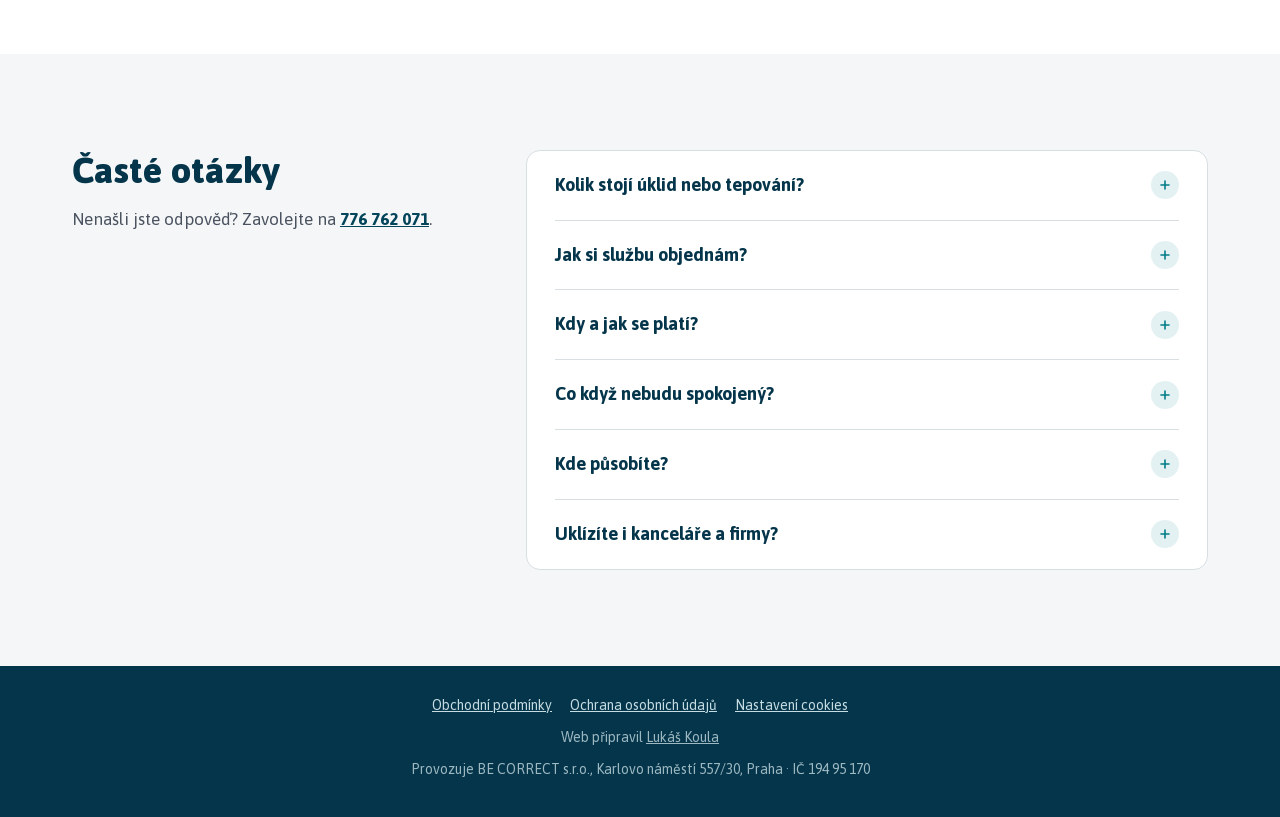
==== commit 1891569b: "Ceny od 600/935 Kč/hod, „Spočítat přesnou cenu“, cta_type order, nová cookie lišta - /uklid/ a /tepo" ====
--- a/index.html
+++ b/index.html
@@ -3,7 +3,7 @@
 <head>
 <meta charset="utf-8">
 <meta name="viewport" content="width=device-width, initial-scale=1">
-<script src="assets/consent.js?v=20261008-2"></script>
+<script src="assets/consent.js?v=20261012-1"></script>
 <meta name="robots" content="noindex, follow">
 <title>Úklid domácností a tepování Praha – CleanPeace</title>
 <meta name="description" content="Úklid bytů a domů a tepování sedaček, koberců a matrací v Praze a okolí. Cenu spočítáte online, platíte až po práci.">
@@ -19,9 +19,9 @@
 <link rel="icon" href="assets/favicon-32.png" type="image/png" sizes="32x32">
 <link rel="apple-touch-icon" href="assets/apple-touch-icon.png">
 <link rel="preload" href="assets/fonts/asap-latin.woff2" as="font" type="font/woff2" crossorigin>
-<link rel="stylesheet" href="assets/style.css?v=20261008-2">
+<link rel="stylesheet" href="assets/style.css?v=20261012-1">
 </head>
-<body data-service="rozcestnik">
+<body id="top" data-service="rozcestnik">
 <svg width="0" height="0" style="position:absolute" aria-hidden="true">
 <symbol id="i-phone" viewBox="0 0 24 24"><path d="M22 16.9v3a2 2 0 0 1-2.2 2 19.8 19.8 0 0 1-8.6-3.1 19.5 19.5 0 0 1-6-6A19.8 19.8 0 0 1 2.1 4.2 2 2 0 0 1 4.1 2h3a2 2 0 0 1 2 1.7c.1.9.4 1.8.7 2.7a2 2 0 0 1-.5 2.1L8 9.8a16 16 0 0 0 6 6l1.3-1.3a2 2 0 0 1 2.1-.4c.9.3 1.8.6 2.7.7a2 2 0 0 1 1.7 2z"/></symbol>
 <symbol id="i-arrow" viewBox="0 0 24 24"><path d="M5 12h14M13 6l6 6-6 6"/></symbol>
@@ -34,7 +34,7 @@
 
 <header class="site-header">
 <div class="wrap">
-<a class="logo" href="#" aria-label="CleanPeace – zpět nahoru"><img src="assets/logo.svg" width="178" height="50" alt="CleanPeace"></a>
+<a class="logo" href="#top" aria-label="CleanPeace – zpět nahoru"><img src="assets/logo.svg" width="178" height="50" alt="CleanPeace"></a>
 <div class="header-right">
 <nav class="nav" aria-label="Služby"><a href="uklid/">Úklid</a><a href="tepovani/">Tepování</a></nav>
 <a class="btn btn-app btn-sm btn-call" href="tel:+420776762071" data-cta="phone" data-loc="header"><svg class="icon"><use href="#i-phone"/></svg><span class="call-num">776 762 071</span><span class="call-txt">Zavolat</span></a>
@@ -54,7 +54,7 @@
 <li><svg class="icon"><use href="#i-check"/></svg>Platba až po práci</li>
 <li><svg class="icon"><use href="#i-check"/></svg>Nespokojenost? Přijedeme znovu zdarma</li>
 </ul>
-<a class="g-badge" href="https://www.google.com/maps/search/?api=1&amp;query=CleanPeace%20-%20%C3%BAklidov%C3%A1%20firma%20Praha" target="_blank" rel="noopener"><svg class="g-logo" viewBox="0 0 48 48" aria-hidden="true"><path fill="#FFC107" d="M43.6 20.1H42V20H24v8h11.3C33.7 32.7 29.2 36 24 36c-6.6 0-12-5.4-12-12s5.4-12 12-12c3.1 0 5.8 1.2 7.9 3.1l5.7-5.7C34 6.1 29.3 4 24 4 12.9 4 4 12.9 4 24s8.9 20 20 20 20-8.9 20-20c0-1.3-.1-2.6-.4-3.9z"/><path fill="#FF3D00" d="m6.3 14.7 6.6 4.8C14.7 15.1 19 12 24 12c3.1 0 5.8 1.2 7.9 3.1l5.7-5.7C34 6.1 29.3 4 24 4 16.3 4 9.7 8.3 6.3 14.7z"/><path fill="#4CAF50" d="M24 44c5.2 0 9.9-2 13.4-5.2l-6.2-5.2C29.2 35.1 26.7 36 24 36c-5.2 0-9.6-3.3-11.3-8l-6.5 5C9.5 39.6 16.2 44 24 44z"/><path fill="#1976D2" d="M43.6 20.1H42V20H24v8h11.3c-.8 2.2-2.2 4.2-4.1 5.6l6.2 5.2C37 39.2 44 34 44 24c0-1.3-.1-2.6-.4-3.9z"/></svg><span class="stars" aria-hidden="true">★★★★★</span><span><strong>5,0</strong> · 56 recenzí na Google</span></a>
+<a class="g-badge" href="https://share.google/CJWjDilzIgdgnumKv" target="_blank" rel="noopener"><svg class="g-logo" viewBox="0 0 48 48" aria-hidden="true"><path fill="#FFC107" d="M43.6 20.1H42V20H24v8h11.3C33.7 32.7 29.2 36 24 36c-6.6 0-12-5.4-12-12s5.4-12 12-12c3.1 0 5.8 1.2 7.9 3.1l5.7-5.7C34 6.1 29.3 4 24 4 12.9 4 4 12.9 4 24s8.9 20 20 20 20-8.9 20-20c0-1.3-.1-2.6-.4-3.9z"/><path fill="#FF3D00" d="m6.3 14.7 6.6 4.8C14.7 15.1 19 12 24 12c3.1 0 5.8 1.2 7.9 3.1l5.7-5.7C34 6.1 29.3 4 24 4 16.3 4 9.7 8.3 6.3 14.7z"/><path fill="#4CAF50" d="M24 44c5.2 0 9.9-2 13.4-5.2l-6.2-5.2C29.2 35.1 26.7 36 24 36c-5.2 0-9.6-3.3-11.3-8l-6.5 5C9.5 39.6 16.2 44 24 44z"/><path fill="#1976D2" d="M43.6 20.1H42V20H24v8h11.3c-.8 2.2-2.2 4.2-4.1 5.6l6.2 5.2C37 39.2 44 34 44 24c0-1.3-.1-2.6-.4-3.9z"/></svg><span class="stars" aria-hidden="true">★★★★★</span><span><strong>5,0</strong> · 56 recenzí na Google</span></a>
 </div>
 
 <div class="g2">
@@ -95,7 +95,7 @@
 <div><span class="usp-ico"><svg class="icon"><use href="#i-shield"/></svg></span><dt>Garance spokojenosti</dt><dd>Něco nesedí? Přijedeme a uděláme to znovu zdarma.</dd></div>
 <div><span class="usp-ico"><svg class="icon"><use href="#i-calendar"/></svg></span><dt>Termín, který vám sedí</dt><dd>Vyberete si ho sami v aplikaci, tepujeme i o víkendu.</dd></div>
 </dl>
-<div class="cta-row"><a class="btn btn-app" href="https://app.cleanpeace.cz/" data-cta="app" data-loc="why">Objednat online</a></div>
+<div class="cta-row"><a class="btn btn-app" href="https://app.cleanpeace.cz/" data-cta="order" data-loc="why">Objednat online</a></div>
 </div>
 </div>
 </section>
@@ -105,7 +105,7 @@
 <div class="wrap stack-lg">
 <div class="reviews-head">
 <div class="stack"><h2 class="h2">Hodnocení na Google</h2><p class="lead">Průměrné hodnocení 5,0 z 56 recenzí od zákazníků z Prahy a okolí.</p></div>
-<a class="g-score" href="https://www.google.com/maps/search/?api=1&amp;query=CleanPeace%20-%20%C3%BAklidov%C3%A1%20firma%20Praha" target="_blank" rel="noopener"><svg class="g-logo" viewBox="0 0 48 48" aria-hidden="true"><path fill="#FFC107" d="M43.6 20.1H42V20H24v8h11.3C33.7 32.7 29.2 36 24 36c-6.6 0-12-5.4-12-12s5.4-12 12-12c3.1 0 5.8 1.2 7.9 3.1l5.7-5.7C34 6.1 29.3 4 24 4 12.9 4 4 12.9 4 24s8.9 20 20 20 20-8.9 20-20c0-1.3-.1-2.6-.4-3.9z"/><path fill="#FF3D00" d="m6.3 14.7 6.6 4.8C14.7 15.1 19 12 24 12c3.1 0 5.8 1.2 7.9 3.1l5.7-5.7C34 6.1 29.3 4 24 4 16.3 4 9.7 8.3 6.3 14.7z"/><path fill="#4CAF50" d="M24 44c5.2 0 9.9-2 13.4-5.2l-6.2-5.2C29.2 35.1 26.7 36 24 36c-5.2 0-9.6-3.3-11.3-8l-6.5 5C9.5 39.6 16.2 44 24 44z"/><path fill="#1976D2" d="M43.6 20.1H42V20H24v8h11.3c-.8 2.2-2.2 4.2-4.1 5.6l6.2 5.2C37 39.2 44 34 44 24c0-1.3-.1-2.6-.4-3.9z"/></svg><span class="g-num">5,0</span><span><span class="stars" aria-hidden="true">★★★★★</span><span class="g-count">56 recenzí na Google</span></span></a>
+<a class="g-score" href="https://share.google/CJWjDilzIgdgnumKv" target="_blank" rel="noopener"><svg class="g-logo" viewBox="0 0 48 48" aria-hidden="true"><path fill="#FFC107" d="M43.6 20.1H42V20H24v8h11.3C33.7 32.7 29.2 36 24 36c-6.6 0-12-5.4-12-12s5.4-12 12-12c3.1 0 5.8 1.2 7.9 3.1l5.7-5.7C34 6.1 29.3 4 24 4 12.9 4 4 12.9 4 24s8.9 20 20 20 20-8.9 20-20c0-1.3-.1-2.6-.4-3.9z"/><path fill="#FF3D00" d="m6.3 14.7 6.6 4.8C14.7 15.1 19 12 24 12c3.1 0 5.8 1.2 7.9 3.1l5.7-5.7C34 6.1 29.3 4 24 4 16.3 4 9.7 8.3 6.3 14.7z"/><path fill="#4CAF50" d="M24 44c5.2 0 9.9-2 13.4-5.2l-6.2-5.2C29.2 35.1 26.7 36 24 36c-5.2 0-9.6-3.3-11.3-8l-6.5 5C9.5 39.6 16.2 44 24 44z"/><path fill="#1976D2" d="M43.6 20.1H42V20H24v8h11.3c-.8 2.2-2.2 4.2-4.1 5.6l6.2 5.2C37 39.2 44 34 44 24c0-1.3-.1-2.6-.4-3.9z"/></svg><span class="g-num">5,0</span><span><span class="stars" aria-hidden="true">★★★★★</span><span class="g-count">56 recenzí na Google</span></span></a>
 </div>
 <div class="g3 reviews">
 <figure class="review">
@@ -124,7 +124,7 @@
 <blockquote>Dámy na úklid jsou velmi precizní, rychlé a velmi příjemné. Generální úklid stihly v domluveném čase a v poměru cena vs kvalita hodnotím 100 %. Celkově beru jako plus rychlé jednání, termín opravdu časově flexibilní. Celková částka odpovídala domluvené předběžné kalkulaci. Spokojenost.</blockquote>
 </figure>
 </div>
-<a class="more" href="https://www.google.com/maps/search/?api=1&amp;query=CleanPeace%20-%20%C3%BAklidov%C3%A1%20firma%20Praha" target="_blank" rel="noopener">Přečíst všech 56 recenzí na Google <svg class="icon"><use href="#i-arrow"/></svg></a>
+<a class="more" href="https://share.google/CJWjDilzIgdgnumKv" target="_blank" rel="noopener">Přečíst všech 56 recenzí na Google <svg class="icon"><use href="#i-arrow"/></svg></a>
 </div>
 </section>
 
@@ -138,7 +138,7 @@
 <p class="lead" style="max-width:520px">Řekneme vám, jaký úklid či tepování zvolit, kolik to bude stát a kdy můžeme přijet. Raději online? Cenu si spočítáte i sami.</p>
 <div class="cta-row">
 <a class="btn btn-app btn-lg" href="tel:+420776762071" data-cta="phone" data-loc="contact"><svg class="icon"><use href="#i-phone"/></svg>Zavolat 776 762 071</a>
-<a class="btn btn-line btn-lg" href="https://app.cleanpeace.cz/" data-cta="app" data-loc="contact">Objednat online</a>
+<a class="btn btn-line btn-lg" href="https://app.cleanpeace.cz/" data-cta="order" data-loc="contact">Objednat online</a>
 </div>
 </div>
 </div>
@@ -154,7 +154,7 @@
 <p class="lead"><span class="m-block">Nenašli jste odpověď?</span> Zavolejte na <a href="tel:+420776762071" style="font-weight:700" data-cta="phone" data-loc="faq">776 762 071</a>.</p>
 </div>
 <div class="faq faq--boxed">
-<details><summary>Kolik stojí úklid nebo tepování?</summary><p>Cenu spočítá aplikace okamžitě podle typu služby a rozsahu – bez čekání na nabídku. Stálí zákazníci mají ceny nižší.</p></details>
+<details><summary>Kolik stojí úklid nebo tepování?</summary><p>Úklid vychází od 600 Kč za hodinu, tepování od 935 Kč za hodinu. Přesnou cenu spočítá aplikace okamžitě podle typu služby a rozsahu – bez čekání na nabídku. Stálí zákazníci mají ceny nižší.</p></details>
 <details><summary>Jak si službu objednám?</summary><p>Online v aplikaci během pár minut: vyberete službu, uvidíte cenu a zvolíte termín. Nebo zavolejte na <a href="tel:+420776762071" style="font-weight:700">776 762 071</a>.</p></details>
 <details><summary>Kdy a jak se platí?</summary><p>Až po odvedené práci – QR kódem, hotově nebo na fakturu. K dispozici je i online platba.</p></details>
 <details><summary>Co když nebudu spokojený?</summary><p>Přijedeme a práci uděláme znovu zdarma.</p></details>
@@ -178,6 +178,6 @@
 </footer>
 
 
-<script src="assets/main.js?v=20261008-2" defer></script>
+<script src="assets/main.js?v=20261012-1" defer></script>
 </body>
 </html>
--- a/assets/style.css
+++ b/assets/style.css
@@ -259,16 +259,16 @@
 /* Patička – autor */
 .site-footer .credit a{color:#9DB8C1}
 
-/* Cookie lišta */
+/* Cookie lišta – kompaktní, dole; Odmítnout a Přijmout vše stejně velké a stejně výrazné */
 .cc{position:fixed;left:16px;right:16px;bottom:16px;z-index:100;display:none;justify-content:center;pointer-events:none}
 .cc--open{display:flex}
-.cc-box{pointer-events:auto;width:100%;max-width:760px;max-height:calc(100vh - 32px);overflow:auto;background:#fff;color:var(--ink);border-radius:18px;box-shadow:0 20px 60px rgba(4,53,75,.28);border:1px solid var(--line);padding:24px 28px;display:flex;flex-direction:column;gap:14px}
-.cc-title{font-size:20px}
-.cc-text{font-size:15px;line-height:1.55;color:var(--muted)}
-.cc-text a{font-weight:600}
+.cc-box{pointer-events:auto;width:100%;max-width:640px;max-height:calc(100vh - 32px);overflow:auto;background:#fff;color:var(--ink);border-radius:18px;box-shadow:0 16px 48px rgba(4,53,75,.24);border:1px solid var(--line);padding:20px 24px;display:flex;flex-direction:column;gap:12px}
+.cc-title{font-size:18px}
+.cc-text{font-size:15px;line-height:1.5;color:var(--muted)}
+.cc-text a{font-weight:600;white-space:nowrap}
 .cc-prefs{display:flex;flex-direction:column;border-top:1px solid var(--line)}
 .cc-prefs[hidden]{display:none}
-.cc-row{position:relative;display:flex;align-items:center;justify-content:space-between;gap:20px;padding:14px 0;border-bottom:1px solid var(--line);cursor:pointer;font-size:14px;line-height:1.45;color:var(--muted)}
+.cc-row{position:relative;display:flex;align-items:center;justify-content:space-between;gap:20px;padding:12px 0;border-bottom:1px solid var(--line);cursor:pointer;font-size:14px;line-height:1.45;color:var(--muted)}
 .cc-row strong{display:block;font-size:16px;color:var(--navy)}
 .cc-row input{position:absolute;opacity:0;width:1px;height:1px}
 .cc-sw{flex:none;position:relative;width:46px;height:26px;border-radius:13px;background:#C3CDD1;transition:background .15s}
@@ -278,17 +278,22 @@
 .cc-row input:disabled+.cc-sw{opacity:.55}
 .cc-row input:disabled{cursor:not-allowed}
 .cc-row input:focus-visible+.cc-sw{outline:3px solid var(--teal);outline-offset:2px}
-.cc-actions{display:flex;flex-wrap:wrap;gap:10px;justify-content:flex-end}
-.cc-actions [hidden]{display:none}
-.cc-btn-main{background:var(--teal);color:#fff;min-width:150px}
+.cc-actions{display:grid;grid-template-columns:1fr 1fr;gap:10px}
+.cc-btn-main{width:100%;background:var(--teal);color:#fff}
 .cc-btn-main:hover{background:var(--teal-d);color:#fff}
-.cc-btn-settings{color:var(--navy);border-color:var(--navy);margin-right:auto}
-.cc-btn-settings:hover{background:var(--navy);color:#fff}
+.cc-more{display:flex;align-items:center;justify-content:center;gap:12px}
+.cc-more [hidden]{display:none}
+.cc-link{background:none;border:0;padding:6px 8px;font:inherit;font-size:15px;font-weight:600;color:var(--deep);text-decoration:underline;cursor:pointer;min-height:36px}
+.cc-link:hover{color:var(--navy)}
+.cc-btn-save{color:var(--navy);border-color:var(--navy);width:100%}
+.cc-btn-save:hover{background:var(--navy);color:#fff}
+.cc-prefs:not([hidden])~.cc-more .cc-link{display:none}
 @media (max-width:900px){
-  .cc{left:8px;right:8px;bottom:8px}
-  .cc-box{padding:20px 18px;border-radius:16px}
-  .cc-actions .btn{width:auto;flex:1 1 140px}
-  .cc-btn-settings{margin-right:0;order:3;flex-basis:100% !important}
+  .cc{left:0;right:0;bottom:0}
+  .cc-box{max-width:none;border-radius:16px 16px 0 0;border-width:1px 0 0;padding:16px 16px calc(12px + env(safe-area-inset-bottom));gap:10px;max-height:85vh}
+  .cc-title{font-size:16px}
+  .cc-text{font-size:14px}
+  .cc-actions .btn{min-height:48px;width:100%}
 }
 
 /* Telefon jako hlavní CTA */
@@ -331,3 +336,14 @@
 .review .stars{font-size:17px}
 .review blockquote{margin:0;font-size:16px;line-height:1.6;color:var(--ink)}
 @media (max-width:900px){.reviews-head{align-items:flex-start}}
+
+/* Cena v hero */
+.hero-price{font-size:18px;line-height:1.45;color:var(--muted);max-width:540px}
+.hero-price strong{color:var(--teal);font-weight:800;font-size:20px}
+@media (max-width:900px){.hero-price{font-size:16px}.hero-price strong{font-size:18px}}
+/* Mobil: cena v hero musí být vidět i nad otevřenou cookie lištou */
+@media (max-width:900px){
+  .hero-photo{min-height:240px;order:1}
+  .hero-text{padding-top:28px;padding-bottom:32px}
+  .cc-title{position:absolute;width:1px;height:1px;overflow:hidden;clip:rect(0 0 0 0);white-space:nowrap}
+}
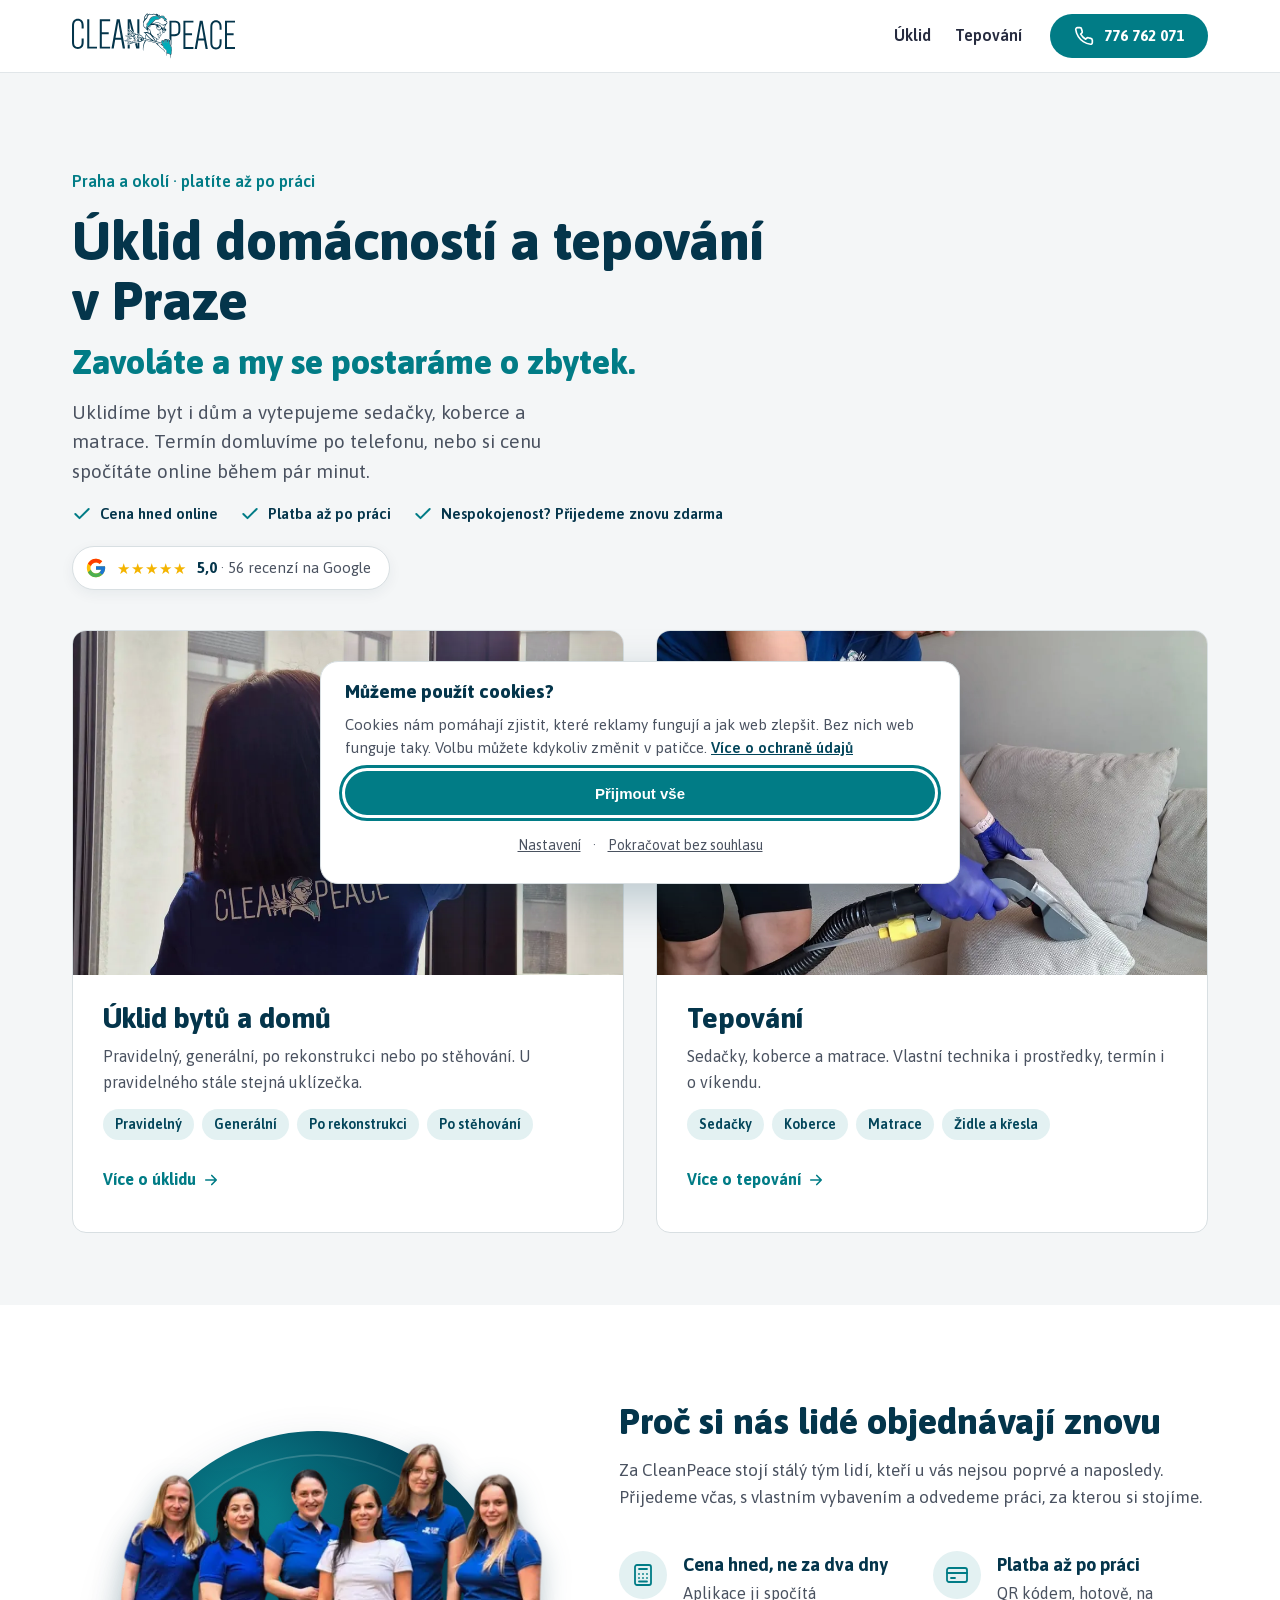
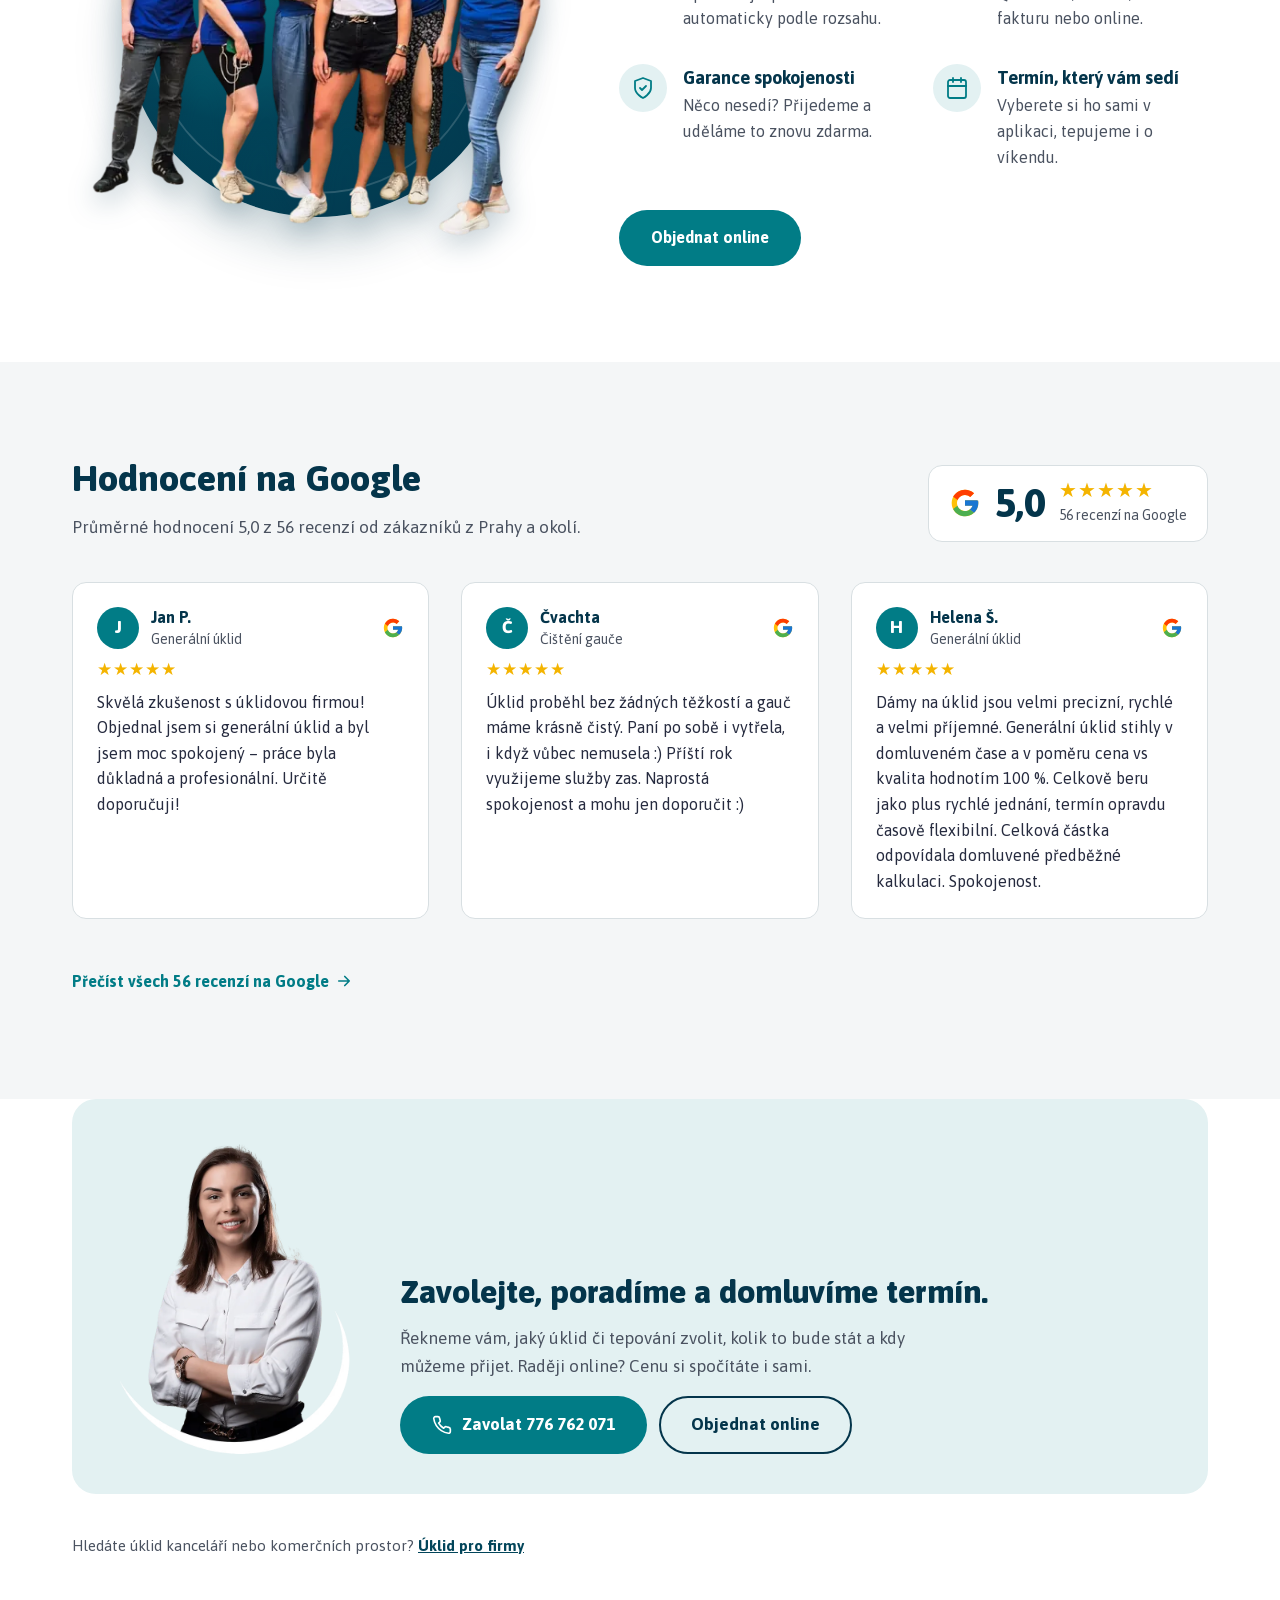
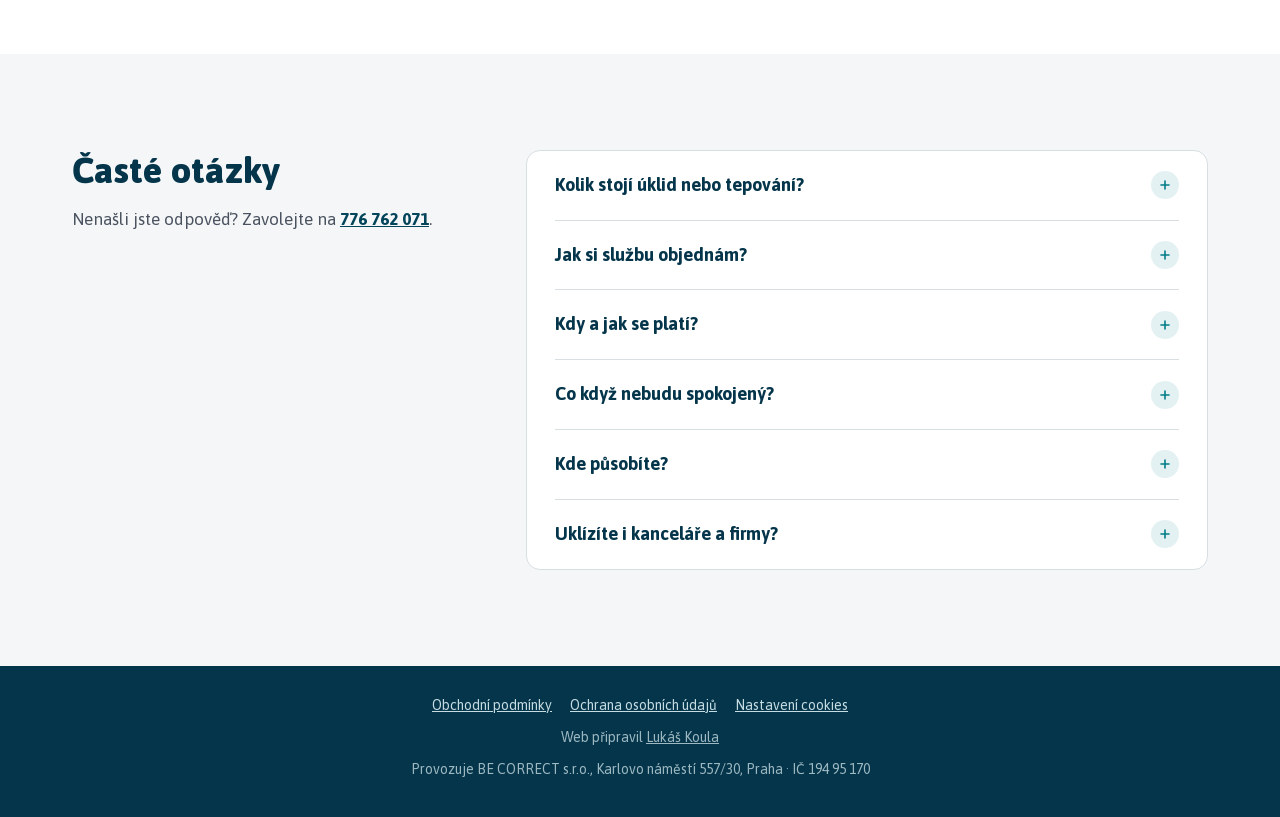
==== commit 7538a867: "Cookie lišta: „Přijmout vše“ + odkazy Nastavení / Pokračovat bez souhlasu; regionální default - Vých" ====
--- a/index.html
+++ b/index.html
@@ -3,8 +3,7 @@
 <head>
 <meta charset="utf-8">
 <meta name="viewport" content="width=device-width, initial-scale=1">
-<script src="assets/consent.js?v=20261012-1"></script>
-<meta name="robots" content="noindex, follow">
+<script src="assets/consent.js?v=20261018-1"></script>
 <title>Úklid domácností a tepování Praha – CleanPeace</title>
 <meta name="description" content="Úklid bytů a domů a tepování sedaček, koberců a matrací v Praze a okolí. Cenu spočítáte online, platíte až po práci.">
 <meta property="og:type" content="website">
@@ -13,13 +12,14 @@
 <meta property="og:title" content="Úklid domácností a tepování Praha – CleanPeace">
 <meta property="og:description" content="Cenu spočítáte online během pár minut a platíte až po práci.">
 <meta property="og:url" content="https://sluzby.cleanpeace.cz/">
+<link rel="canonical" href="https://sluzby.cleanpeace.cz/">
 <meta property="og:image" content="https://sluzby.cleanpeace.cz/assets/img/uklid-myti-oken-praha.webp">
 <meta name="theme-color" content="#04354B">
 <link rel="icon" href="/favicon.ico" sizes="any">
 <link rel="icon" href="assets/favicon-32.png" type="image/png" sizes="32x32">
 <link rel="apple-touch-icon" href="assets/apple-touch-icon.png">
 <link rel="preload" href="assets/fonts/asap-latin.woff2" as="font" type="font/woff2" crossorigin>
-<link rel="stylesheet" href="assets/style.css?v=20261012-1">
+<link rel="stylesheet" href="assets/style.css?v=20261018-1">
 </head>
 <body id="top" data-service="rozcestnik">
 <svg width="0" height="0" style="position:absolute" aria-hidden="true">
@@ -178,6 +178,6 @@
 </footer>
 
 
-<script src="assets/main.js?v=20261012-1" defer></script>
+<script src="assets/main.js?v=20261018-1" defer></script>
 </body>
 </html>
--- a/assets/style.css
+++ b/assets/style.css
@@ -279,15 +279,17 @@
 .cc-row input:disabled{cursor:not-allowed}
 .cc-row input:focus-visible+.cc-sw{outline:3px solid var(--teal);outline-offset:2px}
 .cc-actions{display:grid;grid-template-columns:1fr 1fr;gap:10px}
+.cc-actions[hidden]{display:none}
+.cc-actions [hidden]{display:none}
+.cc-actions--main{grid-template-columns:1fr}
+.cc-links{display:flex;justify-content:center;align-items:center;gap:6px;color:var(--muted);font-size:14px}
+.cc-links[hidden]{display:none}
+.cc-link{background:none;border:0;padding:6px 6px;font:inherit;font-size:14px;color:var(--muted);text-decoration:underline;cursor:pointer;min-height:36px}
+.cc-link:hover{color:var(--navy)}
+.cc-btn-line{width:100%;color:var(--navy);border-color:var(--navy)}
+.cc-btn-line:hover{background:var(--navy);color:#fff}
 .cc-btn-main{width:100%;background:var(--teal);color:#fff}
 .cc-btn-main:hover{background:var(--teal-d);color:#fff}
-.cc-more{display:flex;align-items:center;justify-content:center;gap:12px}
-.cc-more [hidden]{display:none}
-.cc-link{background:none;border:0;padding:6px 8px;font:inherit;font-size:15px;font-weight:600;color:var(--deep);text-decoration:underline;cursor:pointer;min-height:36px}
-.cc-link:hover{color:var(--navy)}
-.cc-btn-save{color:var(--navy);border-color:var(--navy);width:100%}
-.cc-btn-save:hover{background:var(--navy);color:#fff}
-.cc-prefs:not([hidden])~.cc-more .cc-link{display:none}
 @media (max-width:900px){
   .cc{left:0;right:0;bottom:0}
   .cc-box{max-width:none;border-radius:16px 16px 0 0;border-width:1px 0 0;padding:16px 16px calc(12px + env(safe-area-inset-bottom));gap:10px;max-height:85vh}
